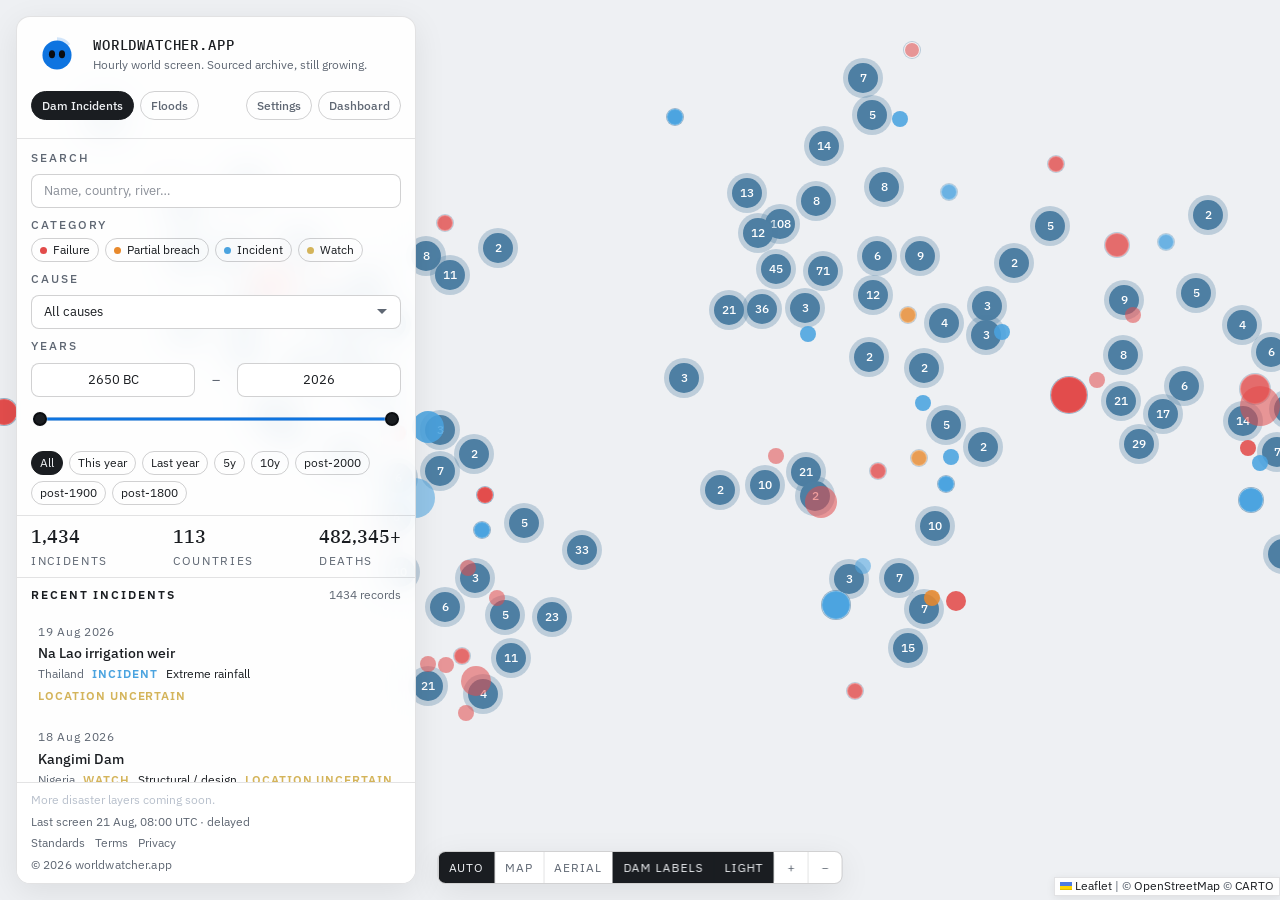
==== damincidents/index.html @ 5df26fb0 "Fix Albania dashboard: country filter persistence, light default, drawer alignment Built on top of m" ====
<!DOCTYPE html>
<html lang="en" data-theme="light">
<head>
  <script src="js/theme.js"></script>
  <meta charset="utf-8">
  <meta name="viewport" content="width=device-width, initial-scale=1, viewport-fit=cover">
  <title>worldwatcher.app</title>
  <link rel="icon" href="img/icon.svg" type="image/svg+xml">
  <meta name="description" content="worldwatcher.app: sourced dam incidents and major floods.">
  <link rel="preconnect" href="https://fonts.googleapis.com">
  <link rel="preconnect" href="https://fonts.gstatic.com" crossorigin>
  <link href="https://fonts.googleapis.com/css2?family=IBM+Plex+Sans:ital,wght@0,400;0,500;0,600;1,400&family=IBM+Plex+Serif:ital,wght@0,500;0,600;1,400&family=IBM+Plex+Mono:wght@400;500&display=swap" rel="stylesheet">
  <link rel="stylesheet" href="vendor/leaflet/leaflet.css">
  <link rel="stylesheet" href="vendor/leaflet.markercluster/MarkerCluster.css">
  <link rel="stylesheet" href="vendor/leaflet.markercluster/MarkerCluster.Default.css">
  <link rel="stylesheet" href="css/app.css?v=54">
  <script defer src="https://cdn.vercel-insights.com/v1/script.js"></script>
</head>
<body>
  <a class="skip-link" href="#incident-list">Skip to incident list</a>

  <div id="map" role="application" aria-label="Map of dam incidents"></div>

  <aside class="panel sidebar" id="sidebar" aria-label="Filters and recent incidents">
    <div class="brand-block">
      <button type="button" class="brand" id="home" aria-label="Home, reset this map">
        <svg class="brand-mark" viewBox="0 0 40 40" aria-hidden="true">
          <defs>
            <clipPath id="ww-head"><circle cx="20" cy="20" r="11.2"/></clipPath>
          </defs>
          <g class="radar">
            <circle class="ping ping-a" cx="20" cy="20" r="12"/>
            <circle class="ping ping-b" cx="20" cy="20" r="12"/>
            <circle class="ping ping-c" cx="20" cy="20" r="12"/>
            <path class="sweep" d="M20 20 L20 6.4 A13.6 13.6 0 0 1 30.2 11.6 Z"/>
          </g>
          <circle class="head" cx="20" cy="20" r="11.2"/>
          <g class="face" clip-path="url(#ww-head)">
            <ellipse class="socket eye-l" cx="16.15" cy="19.4" rx="2.35" ry="3.15"/>
            <ellipse class="socket eye-r" cx="23.85" cy="19.4" rx="2.35" ry="3.15"/>
          </g>
        </svg>
        <div class="brand-text">
          <p class="wordmark">worldwatcher.app</p>
          <p class="site-subtitle" id="site-subtitle">Hourly world screen. Sourced archive, still growing.</p>
        </div>
      </button>
      <div class="layer-tabs" role="tablist" aria-label="worldwatcher.app layers">
        <button type="button" class="layer-tab is-active" data-layer="dams" aria-selected="true">Dam Incidents</button>
        <button type="button" class="layer-tab" data-layer="floods" aria-selected="false">Floods</button>
        <button type="button" class="layer-tab settings-tab" id="settings-open" aria-pressed="false">Settings</button>
        <button type="button" class="layer-tab dashboard-tab" id="stats-open" aria-pressed="false">Dashboard</button>
      </div>
    </div>
    <div class="controls">
      <label class="field">
        <span class="field-label">Search</span>
        <input type="search" id="search" placeholder="Name, country, river…" autocomplete="off" spellcheck="false">
      </label>

      <div class="filter-block" id="category-block">
        <span class="field-label">Category</span>
        <div class="chip-row" id="category-chips">
          <button type="button" class="chip" data-category="failure" aria-pressed="false">Failure</button>
          <button type="button" class="chip" data-category="partial_breach" aria-pressed="false">Partial breach</button>
          <button type="button" class="chip" data-category="incident" aria-pressed="false">Incident</button>
          <button type="button" class="chip" data-category="watch" aria-pressed="false">Watch</button>
        </div>
      </div>

      <label class="field" id="cause-block">
        <span class="field-label">Cause</span>
        <select id="cause-filter">
          <option value="">All causes</option>
        </select>
      </label>

      <div class="field year-range" role="group" aria-labelledby="years-label">
        <span class="field-label" id="years-label">Years</span>
        <div class="year-inputs">
          <label class="year-box">
            <span class="sr-only">From year</span>
            <input type="text" id="year-min" inputmode="text">
          </label>
          <span class="year-sep" aria-hidden="true">–</span>
          <label class="year-box">
            <span class="sr-only">To year</span>
            <input type="text" id="year-max" inputmode="text">
          </label>
        </div>
        <div class="year-slider" id="year-slider">
          <div class="year-slider-rail"></div>
          <div class="year-slider-fill" id="year-slider-fill"></div>
          <input type="range" id="year-slider-min" aria-label="From year">
          <input type="range" id="year-slider-max" aria-label="To year">
        </div>
      </div>


      <div class="chip-row period-chips" id="period-chips">
        <button type="button" class="chip" data-period="all" aria-pressed="true">All</button>
        <button type="button" class="chip" data-period="year" aria-pressed="false">This year</button>
        <button type="button" class="chip" data-period="lastyear" aria-pressed="false">Last year</button>
        <button type="button" class="chip" data-period="5y" aria-pressed="false">5y</button>
        <button type="button" class="chip" data-period="decade" aria-pressed="false">10y</button>
        <button type="button" class="chip" data-period="century" aria-pressed="false">post-2000</button>
        <button type="button" class="chip" data-period="after1900" aria-pressed="false">post-1900</button>
        <button type="button" class="chip" data-period="after1800" aria-pressed="false">post-1800</button>
      </div>
    </div>

    <section class="stats" aria-label="Dataset totals" id="stats">
      <div><span class="stat-value" id="stat-count">—</span><span class="stat-label" id="stat-count-label">Incidents</span></div>
      <div><span class="stat-value" id="stat-countries">—</span><span class="stat-label">Countries</span></div>
      <div><span class="stat-value" id="stat-deaths">—</span><span class="stat-label">Deaths</span></div>
    </section>

    <section class="recent" aria-labelledby="recent-heading">
      <div class="recent-head">
        <h2 id="recent-heading">Recent incidents</h2>
        <p class="recent-meta" id="list-count"></p>
      </div>
      <ul id="incident-list" class="incident-list"></ul>
      <p class="empty" id="empty-state" hidden>No incidents match.</p>
    </section>

    <footer class="credit">
      <p class="coming-soon">More disaster layers coming soon.</p>
      <p id="data-updated">worldwatcher.app</p>
      <nav class="legal-nav" aria-label="Legal">
        <a href="standards.html">Standards</a>
        <a href="terms.html">Terms</a>
        <a href="privacy.html">Privacy</a>
      </nav>
      <p class="copyright">© 2026 worldwatcher.app</p>
    </footer>
  </aside>

  <button type="button" class="sidebar-toggle" id="sidebar-toggle" aria-controls="sidebar" aria-expanded="false">
    <span class="sr-only">Toggle incident list</span>
    <span aria-hidden="true"></span>
  </button>

  <aside class="panel detail" id="detail" hidden aria-labelledby="detail-title">
    <div class="detail-toolbar">
      <button type="button" class="detail-update" id="detail-report">Report a correction</button>
      <button type="button" class="detail-close" id="detail-close" aria-label="Close incident detail">Close</button>
    </div>
    <div id="detail-body"></div>
  </aside>

  <aside class="panel maintain" id="report" hidden aria-labelledby="report-title">
    <div class="maintain-toolbar">
      <h2 id="report-title">Report a correction</h2>
      <button type="button" class="detail-close" id="report-close">Close</button>
    </div>
    <p class="maintain-lead">This does not change the public record. It opens a correction report for review.</p>
    <p class="maintain-target" id="report-target" hidden></p>
    <form id="report-form" class="maintain-form" action="https://github.com/Wolfsborg/worldwatcher/issues/new" method="get" autocomplete="off">
      <label class="field">
        <span class="field-label">About this incident</span>
        <input type="text" name="about" id="report-about" readonly>
      </label>
      <label class="field">
        <span class="field-label">What is wrong</span>
        <textarea name="wrong" id="report-wrong" rows="3" required placeholder="Fact, date, location, deaths, source…"></textarea>
      </label>
      <label class="field">
        <span class="field-label">Suggested correction</span>
        <textarea name="correction" id="report-correction" rows="3" required></textarea>
      </label>
      <label class="field">
        <span class="field-label">Source URL</span>
        <input type="url" name="source" id="report-source" placeholder="https://">
      </label>
    </form>
    <div class="maintain-actions">
      <button type="button" class="maintain-btn maintain-btn-primary" id="report-send">Send report</button>
    </div>
    <p id="report-result" class="maintain-result" hidden></p>
  </aside>

  <aside class="panel stats-panel dashboard-drawer" id="stats-panel" hidden aria-labelledby="stats-title">
    <div class="stats-header">
      <h2 id="stats-title">Dashboard</h2>
      <button type="button" class="detail-close" id="stats-close" aria-label="Close dashboard">Close</button>
    </div>
    
    <div class="dashboard-controls">
      <div class="chip-row" id="dashboard-period-chips">
        <button type="button" class="chip" data-period="all" aria-pressed="false">All</button>
        <button type="button" class="chip" data-period="year" aria-pressed="false">This year</button>
        <button type="button" class="chip" data-period="lastyear" aria-pressed="false">Last year</button>
        <button type="button" class="chip" data-period="5y" aria-pressed="false">5y</button>
        <button type="button" class="chip" data-period="decade" aria-pressed="false">10y</button>
        <button type="button" class="chip" data-period="century" aria-pressed="true">post-2000</button>
        <button type="button" class="chip" data-period="after1900" aria-pressed="false">post-1900</button>
        <button type="button" class="chip" data-period="after1800" aria-pressed="false">post-1800</button>
      </div>
      
      <div class="year-range" role="group" aria-labelledby="dashboard-years-label">
        <span class="field-label" id="dashboard-years-label">Years</span>
        <div class="year-inputs">
          <label class="year-box">
            <span class="sr-only">From year</span>
            <input type="text" id="dashboard-year-min" inputmode="text">
          </label>
          <span class="year-sep" aria-hidden="true">–</span>
          <label class="year-box">
            <span class="sr-only">To year</span>
            <input type="text" id="dashboard-year-max" inputmode="text">
          </label>
        </div>
        <div class="year-slider" id="dashboard-year-slider">
          <div class="year-slider-rail"></div>
          <div class="year-slider-fill" id="dashboard-year-slider-fill"></div>
          <input type="range" id="dashboard-year-slider-min" aria-label="From year">
          <input type="range" id="dashboard-year-slider-max" aria-label="To year">
        </div>
      </div>
      
      <p class="dashboard-count" id="dashboard-count"></p>
    </div>
    
    <div class="stats-body" id="stats-body">
      <div class="stats-loading">Loading statistics...</div>
    </div>
  </aside>

  <aside class="panel stats-panel dashboard-drawer" id="settings-panel" hidden aria-labelledby="settings-title">
    <div class="stats-header">
      <h2 id="settings-title">Settings</h2>
      <button type="button" class="detail-close" id="settings-close" aria-label="Close settings">Close</button>
    </div>
    
    <div class="filter-block">
      <span class="field-label">Size</span>
      <div class="chip-row">
        <button type="button" class="chip" id="icold-chip" aria-pressed="false" title="15 m+, or 5–15 m with more than 3 million m³. Unknown height excluded.">Large dams</button>
      </div>
      <p class="muted" style="font-size: 12px; margin: 6px 0 0;">15 m+, or 5–15 m with more than 3 million m³. Unknown height excluded.</p>
    </div>
  </aside>

  <script src="vendor/leaflet/leaflet.js"></script>
  <script src="vendor/leaflet.markercluster/leaflet.markercluster.js"></script>
  <script src="js/app.js?v=46"></script>
  <script src="js/stats.js?v=19"></script>
  <script src="js/report.js"></script>
</body>
</html>
---- damincidents/vendor/leaflet/leaflet.css ----
/* required styles */

.leaflet-pane,
.leaflet-tile,
.leaflet-marker-icon,
.leaflet-marker-shadow,
.leaflet-tile-container,
.leaflet-pane > svg,
.leaflet-pane > canvas,
.leaflet-zoom-box,
.leaflet-image-layer,
.leaflet-layer {
	position: absolute;
	left: 0;
	top: 0;
	}
.leaflet-container {
	overflow: hidden;
	}
.leaflet-tile,
.leaflet-marker-icon,
.leaflet-marker-shadow {
	-webkit-user-select: none;
	   -moz-user-select: none;
	        user-select: none;
	  -webkit-user-drag: none;
	}
/* Prevents IE11 from highlighting tiles in blue */
.leaflet-tile::selection {
	background: transparent;
}
/* Safari renders non-retina tile on retina better with this, but Chrome is worse */
.leaflet-safari .leaflet-tile {
	image-rendering: -webkit-optimize-contrast;
	}
/* hack that prevents hw layers "stretching" when loading new tiles */
.leaflet-safari .leaflet-tile-container {
	width: 1600px;
	height: 1600px;
	-webkit-transform-origin: 0 0;
	}
.leaflet-marker-icon,
.leaflet-marker-shadow {
	display: block;
	}
/* .leaflet-container svg: reset svg max-width decleration shipped in Joomla! (joomla.org) 3.x */
/* .leaflet-container img: map is broken in FF if you have max-width: 100% on tiles */
.leaflet-container .leaflet-overlay-pane svg {
	max-width: none !important;
	max-height: none !important;
	}
.leaflet-container .leaflet-marker-pane img,
.leaflet-container .leaflet-shadow-pane img,
.leaflet-container .leaflet-tile-pane img,
.leaflet-container img.leaflet-image-layer,
.leaflet-container .leaflet-tile {
	max-width: none !important;
	max-height: none !important;
	width: auto;
	padding: 0;
	}

.leaflet-container img.leaflet-tile {
	/* See: https://bugs.chromium.org/p/chromium/issues/detail?id=600120 */
	mix-blend-mode: plus-lighter;
}

.leaflet-container.leaflet-touch-zoom {
	-ms-touch-action: pan-x pan-y;
	touch-action: pan-x pan-y;
	}
.leaflet-container.leaflet-touch-drag {
	-ms-touch-action: pinch-zoom;
	/* Fallback for FF which doesn't support pinch-zoom */
	touch-action: none;
	touch-action: pinch-zoom;
}
.leaflet-container.leaflet-touch-drag.leaflet-touch-zoom {
	-ms-touch-action: none;
	touch-action: none;
}
.leaflet-container {
	-webkit-tap-highlight-color: transparent;
}
.leaflet-container a {
	-webkit-tap-highlight-color: rgba(51, 181, 229, 0.4);
}
.leaflet-tile {
	filter: inherit;
	visibility: hidden;
	}
.leaflet-tile-loaded {
	visibility: inherit;
	}
.leaflet-zoom-box {
	width: 0;
	height: 0;
	-moz-box-sizing: border-box;
	     box-sizing: border-box;
	z-index: 800;
	}
/* workaround for https://bugzilla.mozilla.org/show_bug.cgi?id=888319 */
.leaflet-overlay-pane svg {
	-moz-user-select: none;
	}

.leaflet-pane         { z-index: 400; }

.leaflet-tile-pane    { z-index: 200; }
.leaflet-overlay-pane { z-index: 400; }
.leaflet-shadow-pane  { z-index: 500; }
.leaflet-marker-pane  { z-index: 600; }
.leaflet-tooltip-pane   { z-index: 650; }
.leaflet-popup-pane   { z-index: 700; }

.leaflet-map-pane canvas { z-index: 100; }
.leaflet-map-pane svg    { z-index: 200; }

.leaflet-vml-shape {
	width: 1px;
	height: 1px;
	}
.lvml {
	behavior: url(#default#VML);
	display: inline-block;
	position: absolute;
	}


/* control positioning */

.leaflet-control {
	position: relative;
	z-index: 800;
	pointer-events: visiblePainted; /* IE 9-10 doesn't have auto */
	pointer-events: auto;
	}
.leaflet-top,
.leaflet-bottom {
	position: absolute;
	z-index: 1000;
	pointer-events: none;
	}
.leaflet-top {
	top: 0;
	}
.leaflet-right {
	right: 0;
	}
.leaflet-bottom {
	bottom: 0;
	}
.leaflet-left {
	left: 0;
	}
.leaflet-control {
	float: left;
	clear: both;
	}
.leaflet-right .leaflet-control {
	float: right;
	}
.leaflet-top .leaflet-control {
	margin-top: 10px;
	}
.leaflet-bottom .leaflet-control {
	margin-bottom: 10px;
	}
.leaflet-left .leaflet-control {
	margin-left: 10px;
	}
.leaflet-right .leaflet-control {
	margin-right: 10px;
	}


/* zoom and fade animations */

.leaflet-fade-anim .leaflet-popup {
	opacity: 0;
	-webkit-transition: opacity 0.2s linear;
	   -moz-transition: opacity 0.2s linear;
	        transition: opacity 0.2s linear;
	}
.leaflet-fade-anim .leaflet-map-pane .leaflet-popup {
	opacity: 1;
	}
.leaflet-zoom-animated {
	-webkit-transform-origin: 0 0;
	    -ms-transform-origin: 0 0;
	        transform-origin: 0 0;
	}
svg.leaflet-zoom-animated {
	will-change: transform;
}

.leaflet-zoom-anim .leaflet-zoom-animated {
	-webkit-transition: -webkit-transform 0.25s cubic-bezier(0,0,0.25,1);
	   -moz-transition:    -moz-transform 0.25s cubic-bezier(0,0,0.25,1);
	        transition:         transform 0.25s cubic-bezier(0,0,0.25,1);
	}
.leaflet-zoom-anim .leaflet-tile,
.leaflet-pan-anim .leaflet-tile {
	-webkit-transition: none;
	   -moz-transition: none;
	        transition: none;
	}

.leaflet-zoom-anim .leaflet-zoom-hide {
	visibility: hidden;
	}


/* cursors */

.leaflet-interactive {
	cursor: pointer;
	}
.leaflet-grab {
	cursor: -webkit-grab;
	cursor:    -moz-grab;
	cursor:         grab;
	}
.leaflet-crosshair,
.leaflet-crosshair .leaflet-interactive {
	cursor: crosshair;
	}
.leaflet-popup-pane,
.leaflet-control {
	cursor: auto;
	}
.leaflet-dragging .leaflet-grab,
.leaflet-dragging .leaflet-grab .leaflet-interactive,
.leaflet-dragging .leaflet-marker-draggable {
	cursor: move;
	cursor: -webkit-grabbing;
	cursor:    -moz-grabbing;
	cursor:         grabbing;
	}

/* marker & overlays interactivity */
.leaflet-marker-icon,
.leaflet-marker-shadow,
.leaflet-image-layer,
.leaflet-pane > svg path,
.leaflet-tile-container {
	pointer-events: none;
	}

.leaflet-marker-icon.leaflet-interactive,
.leaflet-image-layer.leaflet-interactive,
.leaflet-pane > svg path.leaflet-interactive,
svg.leaflet-image-layer.leaflet-interactive path {
	pointer-events: visiblePainted; /* IE 9-10 doesn't have auto */
	pointer-events: auto;
	}

/* visual tweaks */

.leaflet-container {
	background: #ddd;
	outline-offset: 1px;
	}
.leaflet-container a {
	color: #0078A8;
	}
.leaflet-zoom-box {
	border: 2px dotted #38f;
	background: rgba(255,255,255,0.5);
	}


/* general typography */
.leaflet-container {
	font-family: "Helvetica Neue", Arial, Helvetica, sans-serif;
	font-size: 12px;
	font-size: 0.75rem;
	line-height: 1.5;
	}


/* general toolbar styles */

.leaflet-bar {
	box-shadow: 0 1px 5px rgba(0,0,0,0.65);
	border-radius: 4px;
	}
.leaflet-bar a {
	background-color: #fff;
	border-bottom: 1px solid #ccc;
	width: 26px;
	height: 26px;
	line-height: 26px;
	display: block;
	text-align: center;
	text-decoration: none;
	color: black;
	}
.leaflet-bar a,
.leaflet-control-layers-toggle {
	background-position: 50% 50%;
	background-repeat: no-repeat;
	display: block;
	}
.leaflet-bar a:hover,
.leaflet-bar a:focus {
	background-color: #f4f4f4;
	}
.leaflet-bar a:first-child {
	border-top-left-radius: 4px;
	border-top-right-radius: 4px;
	}
.leaflet-bar a:last-child {
	border-bottom-left-radius: 4px;
	border-bottom-right-radius: 4px;
	border-bottom: none;
	}
.leaflet-bar a.leaflet-disabled {
	cursor: default;
	background-color: #f4f4f4;
	color: #bbb;
	}

.leaflet-touch .leaflet-bar a {
	width: 30px;
	height: 30px;
	line-height: 30px;
	}
.leaflet-touch .leaflet-bar a:first-child {
	border-top-left-radius: 2px;
	border-top-right-radius: 2px;
	}
.leaflet-touch .leaflet-bar a:last-child {
	border-bottom-left-radius: 2px;
	border-bottom-right-radius: 2px;
	}

/* zoom control */

.leaflet-control-zoom-in,
.leaflet-control-zoom-out {
	font: bold 18px 'Lucida Console', Monaco, monospace;
	text-indent: 1px;
	}

.leaflet-touch .leaflet-control-zoom-in, .leaflet-touch .leaflet-control-zoom-out  {
	font-size: 22px;
	}


/* layers control */

.leaflet-control-layers {
	box-shadow: 0 1px 5px rgba(0,0,0,0.4);
	background: #fff;
	border-radius: 5px;
	}
.leaflet-control-layers-toggle {
	background-image: url(images/layers.png);
	width: 36px;
	height: 36px;
	}
.leaflet-retina .leaflet-control-layers-toggle {
	background-image: url(images/layers-2x.png);
	background-size: 26px 26px;
	}
.leaflet-touch .leaflet-control-layers-toggle {
	width: 44px;
	height: 44px;
	}
.leaflet-control-layers .leaflet-control-layers-list,
.leaflet-control-layers-expanded .leaflet-control-layers-toggle {
	display: none;
	}
.leaflet-control-layers-expanded .leaflet-control-layers-list {
	display: block;
	position: relative;
	}
.leaflet-control-layers-expanded {
	padding: 6px 10px 6px 6px;
	color: #333;
	background: #fff;
	}
.leaflet-control-layers-scrollbar {
	overflow-y: scroll;
	overflow-x: hidden;
	padding-right: 5px;
	}
.leaflet-control-layers-selector {
	margin-top: 2px;
	position: relative;
	top: 1px;
	}
.leaflet-control-layers label {
	display: block;
	font-size: 13px;
	font-size: 1.08333em;
	}
.leaflet-control-layers-separator {
	height: 0;
	border-top: 1px solid #ddd;
	margin: 5px -10px 5px -6px;
	}

/* Default icon URLs */
.leaflet-default-icon-path { /* used only in path-guessing heuristic, see L.Icon.Default */
	background-image: url(images/marker-icon.png);
	}


/* attribution and scale controls */

.leaflet-container .leaflet-control-attribution {
	background: #fff;
	background: rgba(255, 255, 255, 0.8);
	margin: 0;
	}
.leaflet-control-attribution,
.leaflet-control-scale-line {
	padding: 0 5px;
	color: #333;
	line-height: 1.4;
	}
.leaflet-control-attribution a {
	text-decoration: none;
	}
.leaflet-control-attribution a:hover,
.leaflet-control-attribution a:focus {
	text-decoration: underline;
	}
.leaflet-attribution-flag {
	display: inline !important;
	vertical-align: baseline !important;
	width: 1em;
	height: 0.6669em;
	}
.leaflet-left .leaflet-control-scale {
	margin-left: 5px;
	}
.leaflet-bottom .leaflet-control-scale {
	margin-bottom: 5px;
	}
.leaflet-control-scale-line {
	border: 2px solid #777;
	border-top: none;
	line-height: 1.1;
	padding: 2px 5px 1px;
	white-space: nowrap;
	-moz-box-sizing: border-box;
	     box-sizing: border-box;
	background: rgba(255, 255, 255, 0.8);
	text-shadow: 1px 1px #fff;
	}
.leaflet-control-scale-line:not(:first-child) {
	border-top: 2px solid #777;
	border-bottom: none;
	margin-top: -2px;
	}
.leaflet-control-scale-line:not(:first-child):not(:last-child) {
	border-bottom: 2px solid #777;
	}

.leaflet-touch .leaflet-control-attribution,
.leaflet-touch .leaflet-control-layers,
.leaflet-touch .leaflet-bar {
	box-shadow: none;
	}
.leaflet-touch .leaflet-control-layers,
.leaflet-touch .leaflet-bar {
	border: 2px solid rgba(0,0,0,0.2);
	background-clip: padding-box;
	}


/* popup */

.leaflet-popup {
	position: absolute;
	text-align: center;
	margin-bottom: 20px;
	}
.leaflet-popup-content-wrapper {
	padding: 1px;
	text-align: left;
	border-radius: 12px;
	}
.leaflet-popup-content {
	margin: 13px 24px 13px 20px;
	line-height: 1.3;
	font-size: 13px;
	font-size: 1.08333em;
	min-height: 1px;
	}
.leaflet-popup-content p {
	margin: 17px 0;
	margin: 1.3em 0;
	}
.leaflet-popup-tip-container {
	width: 40px;
	height: 20px;
	position: absolute;
	left: 50%;
	margin-top: -1px;
	margin-left: -20px;
	overflow: hidden;
	pointer-events: none;
	}
.leaflet-popup-tip {
	width: 17px;
	height: 17px;
	padding: 1px;

	margin: -10px auto 0;
	pointer-events: auto;

	-webkit-transform: rotate(45deg);
	   -moz-transform: rotate(45deg);
	    -ms-transform: rotate(45deg);
	        transform: rotate(45deg);
	}
.leaflet-popup-content-wrapper,
.leaflet-popup-tip {
	background: white;
	color: #333;
	box-shadow: 0 3px 14px rgba(0,0,0,0.4);
	}
.leaflet-container a.leaflet-popup-close-button {
	position: absolute;
	top: 0;
	right: 0;
	border: none;
	text-align: center;
	width: 24px;
	height: 24px;
	font: 16px/24px Tahoma, Verdana, sans-serif;
	color: #757575;
	text-decoration: none;
	background: transparent;
	}
.leaflet-container a.leaflet-popup-close-button:hover,
.leaflet-container a.leaflet-popup-close-button:focus {
	color: #585858;
	}
.leaflet-popup-scrolled {
	overflow: auto;
	}

.leaflet-oldie .leaflet-popup-content-wrapper {
	-ms-zoom: 1;
	}
.leaflet-oldie .leaflet-popup-tip {
	width: 24px;
	margin: 0 auto;

	-ms-filter: "progid:DXImageTransform.Microsoft.Matrix(M11=0.70710678, M12=0.70710678, M21=-0.70710678, M22=0.70710678)";
	filter: progid:DXImageTransform.Microsoft.Matrix(M11=0.70710678, M12=0.70710678, M21=-0.70710678, M22=0.70710678);
	}

.leaflet-oldie .leaflet-control-zoom,
.leaflet-oldie .leaflet-control-layers,
.leaflet-oldie .leaflet-popup-content-wrapper,
.leaflet-oldie .leaflet-popup-tip {
	border: 1px solid #999;
	}


/* div icon */

.leaflet-div-icon {
	background: #fff;
	border: 1px solid #666;
	}


/* Tooltip */
/* Base styles for the element that has a tooltip */
.leaflet-tooltip {
	position: absolute;
	padding: 6px;
	background-color: #fff;
	border: 1px solid #fff;
	border-radius: 3px;
	color: #222;
	white-space: nowrap;
	-webkit-user-select: none;
	-moz-user-select: none;
	-ms-user-select: none;
	user-select: none;
	pointer-events: none;
	box-shadow: 0 1px 3px rgba(0,0,0,0.4);
	}
.leaflet-tooltip.leaflet-interactive {
	cursor: pointer;
	pointer-events: auto;
	}
.leaflet-tooltip-top:before,
.leaflet-tooltip-bottom:before,
.leaflet-tooltip-left:before,
.leaflet-tooltip-right:before {
	position: absolute;
	pointer-events: none;
	border: 6px solid transparent;
	background: transparent;
	content: "";
	}

/* Directions */

.leaflet-tooltip-bottom {
	margin-top: 6px;
}
.leaflet-tooltip-top {
	margin-top: -6px;
}
.leaflet-tooltip-bottom:before,
.leaflet-tooltip-top:before {
	left: 50%;
	margin-left: -6px;
	}
.leaflet-tooltip-top:before {
	bottom: 0;
	margin-bottom: -12px;
	border-top-color: #fff;
	}
.leaflet-tooltip-bottom:before {
	top: 0;
	margin-top: -12px;
	margin-left: -6px;
	border-bottom-color: #fff;
	}
.leaflet-tooltip-left {
	margin-left: -6px;
}
.leaflet-tooltip-right {
	margin-left: 6px;
}
.leaflet-tooltip-left:before,
.leaflet-tooltip-right:before {
	top: 50%;
	margin-top: -6px;
	}
.leaflet-tooltip-left:before {
	right: 0;
	margin-right: -12px;
	border-left-color: #fff;
	}
.leaflet-tooltip-right:before {
	left: 0;
	margin-left: -12px;
	border-right-color: #fff;
	}

/* Printing */

@media print {
	/* Prevent printers from removing background-images of controls. */
	.leaflet-control {
		-webkit-print-color-adjust: exact;
		print-color-adjust: exact;
		}
	}
---- damincidents/vendor/leaflet.markercluster/MarkerCluster.css ----
.leaflet-cluster-anim .leaflet-marker-icon, .leaflet-cluster-anim .leaflet-marker-shadow {
	-webkit-transition: -webkit-transform 0.3s ease-out, opacity 0.3s ease-in;
	-moz-transition: -moz-transform 0.3s ease-out, opacity 0.3s ease-in;
	-o-transition: -o-transform 0.3s ease-out, opacity 0.3s ease-in;
	transition: transform 0.3s ease-out, opacity 0.3s ease-in;
}

.leaflet-cluster-spider-leg {
	/* stroke-dashoffset (duration and function) should match with leaflet-marker-icon transform in order to track it exactly */
	-webkit-transition: -webkit-stroke-dashoffset 0.3s ease-out, -webkit-stroke-opacity 0.3s ease-in;
	-moz-transition: -moz-stroke-dashoffset 0.3s ease-out, -moz-stroke-opacity 0.3s ease-in;
	-o-transition: -o-stroke-dashoffset 0.3s ease-out, -o-stroke-opacity 0.3s ease-in;
	transition: stroke-dashoffset 0.3s ease-out, stroke-opacity 0.3s ease-in;
}
---- damincidents/vendor/leaflet.markercluster/MarkerCluster.Default.css ----
.marker-cluster-small {
	background-color: rgba(181, 226, 140, 0.6);
	}
.marker-cluster-small div {
	background-color: rgba(110, 204, 57, 0.6);
	}

.marker-cluster-medium {
	background-color: rgba(241, 211, 87, 0.6);
	}
.marker-cluster-medium div {
	background-color: rgba(240, 194, 12, 0.6);
	}

.marker-cluster-large {
	background-color: rgba(253, 156, 115, 0.6);
	}
.marker-cluster-large div {
	background-color: rgba(241, 128, 23, 0.6);
	}

	/* IE 6-8 fallback colors */
.leaflet-oldie .marker-cluster-small {
	background-color: rgb(181, 226, 140);
	}
.leaflet-oldie .marker-cluster-small div {
	background-color: rgb(110, 204, 57);
	}

.leaflet-oldie .marker-cluster-medium {
	background-color: rgb(241, 211, 87);
	}
.leaflet-oldie .marker-cluster-medium div {
	background-color: rgb(240, 194, 12);
	}

.leaflet-oldie .marker-cluster-large {
	background-color: rgb(253, 156, 115);
	}
.leaflet-oldie .marker-cluster-large div {
	background-color: rgb(241, 128, 23);
}

.marker-cluster {
	background-clip: padding-box;
	border-radius: 20px;
	}
.marker-cluster div {
	width: 30px;
	height: 30px;
	margin-left: 5px;
	margin-top: 5px;

	text-align: center;
	border-radius: 15px;
	font: 12px "Helvetica Neue", Arial, Helvetica, sans-serif;
	}
.marker-cluster span {
	line-height: 30px;
	}
---- damincidents/css/app.css ----
:root {
  --bg: #0b0d10;
  --panel: rgba(18, 21, 26, 0.82);
  --panel-solid: #12151a;
  --text: #e8eaed;
  --muted: #8b919a;
  --accent: #f3efe6;
  --line: rgba(232, 234, 237, 0.1);
  --line-strong: rgba(232, 234, 237, 0.18);
  --shadow: 0 18px 50px rgba(0, 0, 0, 0.38);
  --failure: #e24b4a;
  --partial: #e8892c;
  --incident: #4aa3df;
  --watch: #d4b45a;
  --controlled: #7a8894;
  --input: #0d1014;
  --input-text: #e8eaed;
  --placeholder: #6b717a;
  --sidebar: 400px;
  --gap: 12px;
  --pad: 16px;
  --control-h: 34px;
  --control-px: 12px;
  --label-gap: 8px;
  --section-gap: 10px;
  --radius: 14px;
  --sans: "IBM Plex Sans", "Helvetica Neue", Helvetica, Arial, sans-serif;
  --serif: "IBM Plex Serif", "Times New Roman", Times, serif;
  --mono: "IBM Plex Mono", "SFMono-Regular", Menlo, Consolas, monospace;
}

html[data-theme="light"] {
  --bg: #eef0f3;
  --panel: rgba(255, 255, 255, 0.9);
  --panel-solid: #ffffff;
  --text: #1a1d21;
  --muted: #5f6773;
  --accent: #1a1d21;
  --line: rgba(26, 29, 33, 0.12);
  --line-strong: rgba(26, 29, 33, 0.2);
  --shadow: 0 8px 32px rgba(0, 0, 0, 0.08);
  --input: #ffffff;
  --input-text: #1a1d21;
  --placeholder: #8a8f98;
  --controlled: #5b7d95;
  --cluster-bg: #4e7fa3;
  --cluster-text: #ffffff;
  --pin-ring: rgba(78, 127, 163, 0.6);
  --pin-label-bg: rgba(78, 127, 163, 0.92);
  --pin-label-border: rgba(78, 127, 163, 0.3);
  --pin-label-text: #ffffff;
  --failure-light: #e85b52;
  --partial-light: #e8892c;
}

*, *::before, *::after { box-sizing: border-box; }

html, body {
  margin: 0;
  width: 100%;
  height: 100%;
  overflow: hidden;
  background: var(--bg);
  color: var(--text);
  font-family: var(--sans);
  font-size: 14px;
  line-height: 1.45;
  -webkit-font-smoothing: antialiased;
}

.skip-link {
  position: absolute;
  left: 12px;
  top: -40px;
  z-index: 1000;
  background: var(--accent);
  color: var(--bg);
  padding: 8px 12px;
}
.skip-link:focus { top: 12px; }

.sr-only {
  position: absolute;
  width: 1px;
  height: 1px;
  padding: 0;
  margin: -1px;
  overflow: hidden;
  clip: rect(0, 0, 0, 0);
  white-space: nowrap;
  border: 0;
}

#map,
#map.leaflet-container {
  position: fixed !important;
  inset: 0 !important;
  top: 0 !important;
  left: 0 !important;
  right: 0 !important;
  bottom: 0 !important;
  width: 100vw !important;
  height: 100vh !important;
  height: 100dvh !important;
  margin: 0 !important;
  background: var(--bg);
  z-index: 0;
}

.panel {
  background: var(--panel);
  backdrop-filter: blur(16px);
  -webkit-backdrop-filter: blur(16px);
  border: 1px solid var(--line);
  box-shadow: var(--shadow);
}

.sidebar {
  position: fixed;
  z-index: 20;
  top: var(--pad);
  left: var(--pad);
  width: var(--sidebar);
  height: calc(100dvh - 32px);
  max-height: calc(100vh - 32px);
  display: flex;
  flex-direction: column;
  border-radius: var(--radius);
  overflow: hidden;
}

.brand-block {
  flex: 0 0 auto;
  padding: 12px 14px 10px;
  border-bottom: 1px solid var(--line);
}
.brand {
  display: flex;
  align-items: center;
  gap: 10px;
  width: 100%;
  margin: 0;
  padding: 0;
  border: 0;
  border-radius: 0;
  background: transparent;
  color: inherit;
  text-align: left;
  font: inherit;
  cursor: pointer;
}
.brand-text {
  flex: 1 1 0;
  min-width: 0;
  display: flex;
  flex-direction: column;
  gap: 3px;
}
.brand-mark {
  width: 52px;
  height: 52px;
  flex: 0 0 auto;
  display: block;
  overflow: visible;
  pointer-events: none;
}
.brand-mark .radar { pointer-events: none; }
.brand-mark .ping {
  fill: none;
  stroke: #0e74e0;
  stroke-width: 0.85;
  opacity: 0;
  transform-box: view-box;
  transform-origin: 20px 20px;
}
.brand-mark .ping-a { animation: ww-ping 3.2s ease-out infinite; }
.brand-mark .ping-b { animation: ww-ping 3.2s ease-out 1.05s infinite; }
.brand-mark .ping-c { animation: ww-ping 3.2s ease-out 2.1s infinite; }
.brand-mark .sweep {
  fill: #0e74e0;
  opacity: 0.18;
  transform-box: view-box;
  transform-origin: 20px 20px;
  animation: ww-sweep 4.8s linear infinite;
}
.brand-mark .head { fill: #0e74e0; }
.brand-mark .face {
  transform-box: view-box;
  transform-origin: 20px 20px;
  animation: ww-look 22s ease-in-out infinite;
}
.brand-mark .socket {
  fill: #0b0d10;
  transform-box: fill-box;
  transform-origin: center;
  animation: ww-blink 16s ease-in-out infinite;
}
.brand-mark .eye-r { animation-delay: 0.06s; }
@keyframes ww-look {
  0%, 28%, 100% { transform: translate(0, 0); }
  32% { transform: translate(2px, 0.3px); }
  40% { transform: translate(2px, 0.3px); }
  44%, 68% { transform: translate(0, 0); }
  72% { transform: translate(-1.8px, 0.4px); }
  80% { transform: translate(-1.8px, 0.4px); }
  84% { transform: translate(0, 0); }
}
@keyframes ww-blink {
  0%, 62%, 70%, 100% { transform: scaleY(1); }
  66% { transform: scaleY(0.12); }
}
@keyframes ww-ping {
  0% { transform: scale(0.78); opacity: 0.5; }
  70% { opacity: 0.14; }
  100% { transform: scale(1.48); opacity: 0; }
}
@keyframes ww-sweep {
  to { transform: rotate(360deg); }
}
@media (prefers-reduced-motion: reduce) {
  .brand-mark .ping,
  .brand-mark .sweep,
  .brand-mark .face,
  .brand-mark .socket { animation: none; }
  .brand-mark .ping { opacity: 0.22; }
}

.brand:hover .wordmark { color: #fff; }
html[data-theme="light"] .brand:hover .wordmark { color: var(--text); }
.brand:focus-visible {
  outline: 1px solid var(--accent);
  outline-offset: 2px;
}
.layer-tabs {
  display: flex;
  flex-wrap: wrap;
  gap: 6px;
  margin: 10px 0 8px;
}
.layer-tab {
  appearance: none;
  border: 1px solid var(--line-strong);
  background: transparent;
  color: var(--muted);
  font: inherit;
  font-size: 12px;
  font-weight: 500;
  padding: 5px 10px;
  border-radius: 999px;
  cursor: pointer;
}
.layer-tab.is-active,
.layer-tab[aria-selected="true"] {
  color: var(--bg);
  background: var(--accent);
  border-color: var(--accent);
}
.layer-tab:hover:not(.is-active) { color: var(--text); }


.wordmark {
  margin: 0;
  font-family: var(--mono);
  font-size: 14px;
  letter-spacing: 0.06em;
  text-transform: uppercase;
  color: var(--accent);
  font-weight: 500;
  line-height: 1.2;
}

.site-subtitle {
  margin: 0;
  color: var(--muted);
  font-size: 12px;
  line-height: 1.3;
}

.brand h1 {
  margin: 0;
  font-family: var(--serif);
  font-size: 20px;
  font-weight: 500;
  letter-spacing: -0.02em;
  color: var(--text);
  line-height: 1.15;
}

.subtitle {
  margin: 4px 0 0;
  color: var(--muted);
  font-size: 12px;
  line-height: 1.3;
}

.controls {
  padding: 12px 14px 10px;
  border-bottom: 1px solid var(--line);
  flex: 0 0 auto;
  overflow: hidden;
  display: flex;
  flex-direction: column;
  gap: 10px;
}

.field, .year-range {
  margin: 0;
  border: 0;
  padding: 0;
  min-width: 0;
  display: flex;
  flex-direction: column;
  gap: var(--label-gap);
}
.controls .year-range {
  margin-bottom: 12px;
}
.year-range .field-label {
  margin-bottom: 2px;
}

.filter-row {
  display: grid;
  grid-template-columns: 1fr 1fr;
  gap: var(--gap);
  align-items: end;
}
.filter-row .field, .filter-row .year-range { margin: 0; }

.field-label, legend.field-label {
  display: block;
  margin: 0;
  font-size: 12px;
  letter-spacing: 0.16em;
  text-transform: uppercase;
  color: var(--muted);
  font-weight: 500;
  padding: 0;
  line-height: 1.2;
}

input[type="search"],
input[type="number"],
input[type="text"],
input[type="url"],
input[type="date"],
textarea,
select {
  display: block;
  width: 100%;
  height: var(--control-h);
  box-sizing: border-box;
  background: var(--input);
  border: 1px solid var(--line-strong);
  color: var(--input-text);
  font: inherit;
  font-size: 13px;
  line-height: calc(var(--control-h) - 2px);
  padding: 0 var(--control-px);
  border-radius: 8px;
  outline: none;
}

textarea {
  height: auto;
  min-height: 84px;
  line-height: 1.45;
  padding: 10px var(--control-px);
  resize: vertical;
}

select {
  appearance: none;
  background-repeat: no-repeat;
  background-position: right 12px center;
  padding-right: 32px;
}

html[data-theme="dark"] select,
:root select {
  background-image: url("data:image/svg+xml;utf8,<svg xmlns='http://www.w3.org/2000/svg' width='12' height='8' viewBox='0 0 12 8'><path fill='%238b919a' d='M1 1l5 5 5-5'/></svg>");
}

html[data-theme="light"] select {
  background-image: url("data:image/svg+xml;utf8,<svg xmlns='http://www.w3.org/2000/svg' width='12' height='8' viewBox='0 0 12 8'><path fill='%235f6773' d='M1 1l5 5 5-5'/></svg>");
}

input::placeholder,
textarea::placeholder {
  color: var(--placeholder);
}

input:focus, select:focus, textarea:focus, button:focus-visible, a:focus-visible {
  outline: 2px solid var(--accent);
  outline-offset: 1px;
}

.chips {
  margin: 0;
  border: 0;
  padding: 0;
  min-width: 0;
  display: flex;
  flex-direction: row;
  flex-wrap: wrap;
  align-items: center;
  gap: 6px;
}
.chips .field-label,
.chips legend.field-label {
  width: 100%;
  flex: 0 0 100%;
}
.chip {
  width: auto;
  flex: 0 0 auto;
  white-space: nowrap;
}

.chip {
  appearance: none;
  border: 1px solid var(--line-strong);
  background: transparent;
  color: var(--text);
  font: inherit;
  font-size: 12px;
  line-height: 1;
  padding: 5px 8px;
  border-radius: 999px;
  cursor: pointer;
}
.chip[aria-pressed="true"] {
  background: var(--accent);
  color: var(--bg);
  border-color: var(--accent);
}

.chip::before {
  content: "";
  display: inline-block;
  width: 7px;
  height: 7px;
  border-radius: 50%;
  margin-right: 6px;
  vertical-align: 1px;
}
.chip[data-category="failure"]::before { background: var(--failure); }
.chip[data-category="partial_breach"]::before { background: var(--partial); }
.chip[data-category="incident"]::before { background: var(--incident); }
.chip[data-category="watch"]::before { background: var(--watch); }
.chip[data-category="failure"][aria-pressed="true"] { background: var(--failure); border-color: var(--failure); color: #fff; }
.chip[data-category="partial_breach"][aria-pressed="true"] { background: var(--partial); border-color: var(--partial); color: #1a1208; }
.chip[data-category="incident"][aria-pressed="true"] { background: var(--incident); border-color: var(--incident); color: #061018; }
.chip[data-category="watch"][aria-pressed="true"] { background: var(--watch); border-color: var(--watch); color: #1a1508; }

.year-inputs {
  display: flex;
  align-items: center;
  gap: 12px;
}
.year-box {
  flex: 1 1 0;
  min-width: 0;
  display: block;
}
.year-box input {
  width: 100%;
  min-width: 0;
  text-align: center;
  font-variant-numeric: tabular-nums;
  padding-left: 10px;
  padding-right: 10px;
}
.year-sep {
  flex: 0 0 auto;
  width: 1.25em;
  color: var(--muted);
  text-align: center;
  line-height: var(--control-h);
}

.year-slider {
  position: relative;
  height: 20px;
  margin: 4px 2px 0;
}
.year-slider-rail,
.year-slider-fill {
  position: absolute;
  top: 50%;
  height: 3px;
  border-radius: 99px;
  transform: translateY(-50%);
  pointer-events: none;
}
.year-slider-rail {
  left: 0;
  right: 0;
  background: var(--line-strong);
}
.year-slider-fill {
  left: 0;
  width: 100%;
  background: #0e74e0;
}
.year-slider input[type="range"] {
  position: absolute;
  left: 0;
  top: 0;
  width: 100%;
  height: 20px;
  margin: 0;
  background: none;
  pointer-events: none;
  -webkit-appearance: none;
  appearance: none;
}
.year-slider input[type="range"]::-webkit-slider-runnable-track {
  height: 3px;
  background: transparent;
  border: none;
}
.year-slider input[type="range"]::-moz-range-track {
  height: 3px;
  background: transparent;
  border: none;
}
.year-slider input[type="range"]::-webkit-slider-thumb {
  pointer-events: auto;
  -webkit-appearance: none;
  appearance: none;
  width: 14px;
  height: 14px;
  margin-top: -5.5px;
  border-radius: 50%;
  background: var(--accent);
  border: 2px solid #0b0d10;
  box-shadow: 0 0 0 1px rgba(232, 234, 237, 0.22);
  cursor: pointer;
}
.year-slider input[type="range"]::-moz-range-thumb {
  pointer-events: auto;
  width: 14px;
  height: 14px;
  border-radius: 50%;
  background: var(--accent);
  border: 2px solid #0b0d10;
  box-shadow: 0 0 0 1px rgba(232, 234, 237, 0.22);
  cursor: pointer;
}
.year-slider input[type="range"]:focus {
  outline: none;
}
.year-slider input[type="range"]:focus-visible::-webkit-slider-thumb {
  outline: 2px solid var(--accent);
  outline-offset: 1px;
}
.year-slider #year-slider-min { z-index: 2; }
.year-slider #year-slider-max { z-index: 3; }
.year-slider.is-ancient {
  opacity: 0.38;
  pointer-events: none;
}

.recent {
  flex: 1 1 0;
  min-height: 120px;
  display: flex;
  flex-direction: column;
  overflow: hidden;
}

.recent-head {
  display: flex;
  align-items: baseline;
  justify-content: space-between;
  gap: 12px;
  padding: 12px 20px 8px;
  flex: 0 0 auto;
}
.recent-head h2 {
  margin: 0;
  font-size: 12px;
  letter-spacing: 0.16em;
  text-transform: uppercase;
  font-weight: 600;
  color: var(--accent);
}
.recent-meta { margin: 0; color: var(--muted); font-size: 12px; }

.incident-list {
  list-style: none;
  margin: 0;
  padding: 0 8px 16px;
  overflow-x: hidden;
  overflow-y: auto;
  -webkit-overflow-scrolling: touch;
  flex: 1 1 0;
  min-height: 80px;
}

.incident-item {
  display: block;
  width: 100%;
  text-align: left;
  background: transparent;
  border: 1px solid transparent;
  border-radius: 10px;
  color: inherit;
  font: inherit;
  padding: 10px 12px;
  cursor: pointer;
}
.incident-item:hover,
.incident-item.is-selected {
  background: rgba(243, 239, 230, 0.06);
  border-color: var(--line-strong);
}
.incident-item.is-selected { box-shadow: inset 2px 0 0 var(--accent); }

.item-date {
  font-size: 12px;
  letter-spacing: 0.06em;
  color: var(--muted);
  font-variant-numeric: tabular-nums;
}
.item-name {
  display: -webkit-box;
  -webkit-line-clamp: 2;
  -webkit-box-orient: vertical;
  overflow: hidden;
  margin: 2px 0;
  font-weight: 500;
}
.item-meta {
  display: flex;
  flex-wrap: wrap;
  gap: 4px 8px;
  align-items: baseline;
  color: var(--muted);
  font-size: 12px;
}
.item-cat {
  text-transform: uppercase;
  letter-spacing: 0.08em;
  font-size: 12px;
  font-weight: 600;
}
.cat-failure { color: var(--failure); }
.cat-partial_breach { color: var(--partial); }
.cat-incident { color: var(--incident); }
.cat-watch { color: var(--watch); }
.cat-controlled_release { color: var(--controlled); }
.item-cause { color: var(--accent); font-size: 12px; }

.empty {
  margin: 8px 22px 16px;
  color: var(--muted);
  font-style: italic;
}

.credit {
  flex: 0 0 auto;
  padding: 10px 20px 12px;
  border-top: 1px solid var(--line);
  color: var(--muted);
  font-size: 12px;
  background: var(--panel-solid);
}
.credit p { margin: 0 0 4px; }
.credit p:last-child { margin: 0; }
.credit .coming-soon { color: var(--ink-soft, #b8c0cc); }
.credit .copyright { letter-spacing: 0.01em; }
.credit .legal-nav {
  display: flex;
  flex-wrap: wrap;
  gap: 0 10px;
  margin: 0 0 4px;
}
.credit .legal-nav a {
  color: var(--muted);
  text-decoration: none;
}
.credit .legal-nav a:hover,
.credit .legal-nav a:focus {
  color: var(--text);
  text-decoration: underline;
}

.stats {
  display: flex;
  align-items: baseline;
  justify-content: space-between;
  gap: 8px;
  flex: 0 0 auto;
  padding: 10px 16px;
  border-bottom: 1px solid var(--line);
  background: transparent;
  box-shadow: none;
}
.stat-value {
  display: block;
  font-family: var(--serif);
  font-size: 20px;
  font-weight: 500;
  font-variant-numeric: tabular-nums;
}
.stat-label {
  display: block;
  font-size: 12px;
  letter-spacing: 0.14em;
  text-transform: uppercase;
  color: var(--muted);
  margin-top: 2px;
}

.detail {
  position: fixed;
  z-index: 25;
  top: var(--pad);
  right: var(--pad);
  bottom: var(--pad);
  width: min(400px, calc(100vw - 32px));
  border-radius: var(--radius);
  padding: 18px 20px 20px;
  display: flex;
  flex-direction: column;
  overflow: hidden;
}
#detail-body {
  flex: 1 1 0;
  min-width: 0;
  min-height: 0;
  overflow-x: hidden;
  overflow-y: auto;
  -webkit-overflow-scrolling: touch;
  max-width: 100%;
}
.detail[hidden] { display: none; }

.detail-close {
  align-self: flex-end;
  flex: 0 0 auto;
  appearance: none;
  background: transparent;
  border: 1px solid var(--line-strong);
  color: var(--text);
  font: inherit;
  font-size: 12px;
  letter-spacing: 0.08em;
  text-transform: uppercase;
  padding: 5px 10px;
  border-radius: 999px;
  cursor: pointer;
}

.detail h2 {
  font-family: var(--serif);
  font-size: 24px;
  font-weight: 500;
  letter-spacing: -0.02em;
  margin: 0 0 8px;
  line-height: 1.2;
}
.detail-loc, .detail-date { margin: 0 0 6px; color: var(--muted); }
.badges { display: flex; flex-wrap: wrap; gap: 6px; margin: 12px 0 16px; }
.badge {
  font-size: 12px;
  letter-spacing: 0.1em;
  text-transform: uppercase;
  border: 1px solid var(--line-strong);
  padding: 4px 8px;
  border-radius: 999px;
}
.geo-note {
  margin: 0 0 14px;
  font-size: 12px;
  color: var(--muted);
  font-style: italic;
}
.detail h3 {
  margin: 16px 0 6px;
  font-size: 12px;
  letter-spacing: 0.16em;
  text-transform: uppercase;
  color: var(--muted);
  font-weight: 600;
}
.detail p { margin: 0 0 8px; }
.detail a { color: var(--accent); }
.casualties { display: grid; grid-template-columns: 1fr 1fr; gap: 8px 16px; }
.cas-label { display: block; color: var(--muted); font-size: 12px; text-transform: uppercase; letter-spacing: 0.1em; }
.cas-value { font-family: var(--serif); font-size: 18px; }
.sources { list-style: none; padding: 0; margin: 0; }
.sources li { margin: 0 0 6px; }

.changelog { list-style: none; padding: 0; margin: 0; }
.changelog li { margin: 0 0 8px; line-height: 1.5; }
.changelog-date { color: var(--muted); }
.changelog-by { color: var(--text); font-weight: 500; }
.muted { color: var(--muted); }

.sidebar-toggle {
  display: none;
  position: fixed;
  z-index: 30;
  top: 16px;
  left: 16px;
  width: 42px;
  height: 42px;
  border-radius: 10px;
  border: 1px solid var(--line);
  background: var(--panel);
  backdrop-filter: blur(12px);
  cursor: pointer;
}
.sidebar-toggle span:not(.sr-only) {
  display: block;
  width: 18px;
  height: 1px;
  margin: 0 auto;
  background: var(--accent);
  box-shadow: 0 -6px 0 var(--accent), 0 6px 0 var(--accent);
}

.leaflet-container { background: var(--bg); font-family: var(--sans); }
.leaflet-popup-content-wrapper {
  background: var(--panel-solid);
  color: var(--text);
  border-radius: 8px;
  box-shadow: var(--shadow);
}
.leaflet-popup-tip { background: var(--panel-solid); }
.leaflet-popup-content { margin: 10px 12px; font-size: 13px; }
.leaflet-popup-content strong { font-weight: 500; }
.leaflet-control-attribution {
  background: rgba(11, 13, 16, 0.72) !important;
  color: var(--muted);
  font-size: 12px;
}
html[data-theme="light"] .leaflet-control-attribution {
  background: rgba(255, 255, 255, 0.92) !important;
  color: var(--muted);
  border: 1px solid var(--line);
  box-shadow: 0 2px 8px rgba(0, 0, 0, 0.08);
}
.leaflet-control-attribution a { color: var(--accent); }
html[data-theme="light"] .leaflet-control-attribution a { color: var(--text); }
.leaflet-bar a {
  background: var(--panel-solid);
  color: var(--text);
  border-bottom-color: var(--line);
}
.leaflet-bar a:hover {
  background: var(--panel);
}

.site-marker {
  border-radius: 50%;
  border: 1.5px solid rgba(243, 239, 230, 0.85);
  box-shadow: 0 0 0 1px rgba(0, 0, 0, 0.4);
}
html[data-theme="light"] .site-marker {
  border: 1.5px solid rgba(255, 255, 255, 0.9);
  box-shadow: 0 0 0 1px var(--pin-ring, rgba(78, 127, 163, 0.6));
}
.marker-cluster,
.marker-cluster-small,
.marker-cluster-medium,
.marker-cluster-large {
  background: rgba(243, 239, 230, 0.16);
}
.marker-cluster div,
.marker-cluster-small div,
.marker-cluster-medium div,
.marker-cluster-large div {
  background: rgba(18, 21, 26, 0.92);
  color: var(--text);
  font-family: var(--sans);
  font-weight: 500;
}
html[data-theme="light"] .marker-cluster,
html[data-theme="light"] .marker-cluster-small,
html[data-theme="light"] .marker-cluster-medium,
html[data-theme="light"] .marker-cluster-large {
  background: rgba(78, 127, 163, 0.3) !important;
}
html[data-theme="light"] .marker-cluster div,
html[data-theme="light"] .marker-cluster-small div,
html[data-theme="light"] .marker-cluster-medium div,
html[data-theme="light"] .marker-cluster-large div {
  background: var(--cluster-bg, #4e7fa3) !important;
  color: var(--cluster-text, #ffffff) !important;
}

.pin-name {
  background: rgba(11, 13, 16, 0.85) !important;
  border: 1px solid rgba(243, 239, 230, 0.22) !important;
  color: #f3efe6 !important;
  font-size: 11px !important;
  font-weight: 500 !important;
  padding: 3px 8px !important;
  border-radius: 4px !important;
  box-shadow: 0 2px 8px rgba(0, 0, 0, 0.5) !important;
  white-space: nowrap !important;
  pointer-events: none !important;
  letter-spacing: 0.01em;
}
html[data-theme="light"] .pin-name {
  background: var(--pin-label-bg, rgba(78, 127, 163, 0.92)) !important;
  border: 1px solid var(--pin-label-border, rgba(78, 127, 163, 0.3)) !important;
  color: var(--pin-label-text, #ffffff) !important;
  box-shadow: 0 2px 8px rgba(0, 0, 0, 0.18) !important;
}
.pin-name::before {
  display: none !important;
}

@media (max-width: 980px) {
  .sidebar {
    transform: translateX(calc(-100% - 24px));
    transition: transform 0.22s ease;
  }
  .sidebar.is-open { transform: none; }
  .sidebar-toggle { display: block; }
  .stat-value { font-size: 16px; }
  .detail {
    top: calc(100dvh - 52dvh);
    top: calc(100vh - 52dvh);
    left: 12px;
    right: 12px;
    bottom: auto;
    width: auto;
    height: 52dvh;
    height: 52vh;
    max-height: 52dvh;
    max-height: 52vh;
    border-radius: 16px 16px 0 0;
    padding-bottom: max(20px, env(safe-area-inset-bottom, 0px));
  }
  
  .marker-cluster,
  .marker-cluster-small,
  .marker-cluster-medium,
  .marker-cluster-large {
    width: 32px !important;
    height: 32px !important;
  }
  .marker-cluster div,
  .marker-cluster-small div,
  .marker-cluster-medium div,
  .marker-cluster-large div {
    width: 26px !important;
    height: 26px !important;
    margin-left: 3px !important;
    margin-top: 3px !important;
    font-size: 11px !important;
    line-height: 26px !important;
  }
}

@media (max-width: 640px) {
  .stats { flex-wrap: wrap; }
}

.more-attrs {
  margin-top: 18px;
  border-top: 1px solid var(--line);
  padding-top: 10px;
}
.more-attrs summary {
  cursor: pointer;
  font-size: 12px;
  letter-spacing: 0.16em;
  text-transform: uppercase;
  color: var(--accent);
  font-weight: 600;
  list-style: none;
}
.more-attrs summary::-webkit-details-marker { display: none; }
.more-attrs summary::after {
  content: " +";
  color: var(--muted);
}
.more-attrs[open] summary::after { content: " –"; }
.attr-list { margin: 12px 0 0; padding: 0; }
.attr-row {
  display: grid;
  grid-template-columns: 42% 1fr;
  gap: 8px 12px;
  padding: 6px 0;
  border-bottom: 1px solid var(--line);
}
.attr-row dt {
  margin: 0;
  color: var(--muted);
  font-size: 12px;
  text-transform: uppercase;
  letter-spacing: 0.08em;
}
.attr-row dd { margin: 0; word-break: break-word; }


textarea {
  min-height: 64px;
  resize: vertical;
}

.text-btn {
  appearance: none;
  background: none;
  border: 0;
  color: var(--accent);
  font: inherit;
  font-size: 12px;
  letter-spacing: 0.06em;
  text-transform: uppercase;
  cursor: pointer;
  padding: 4px 0 0;
}

.detail-toolbar,
.maintain-toolbar {
  display: flex;
  justify-content: space-between;
  align-items: center;
  gap: 8px;
  flex: 0 0 auto;
  margin: -2px 0 10px;
}

.detail-update {
  appearance: none;
  background: transparent;
  border: 1px solid var(--line-strong);
  color: var(--text);
  font: inherit;
  font-size: 12px;
  letter-spacing: 0.08em;
  text-transform: uppercase;
  padding: 5px 10px;
  border-radius: 999px;
  cursor: pointer;
}

.maintain {
  position: fixed;
  z-index: 28;
  top: var(--pad);
  right: var(--pad);
  bottom: var(--pad);
  width: min(420px, calc(100vw - 32px));
  border-radius: var(--radius);
  padding: 16px 18px 18px;
  display: flex;
  flex-direction: column;
  overflow: hidden;
}
.maintain[hidden] { display: none; }
.maintain-toolbar h2 {
  margin: 0;
  font-family: var(--serif);
  font-size: 20px;
  font-weight: 500;
  letter-spacing: -0.02em;
}
.maintain-lead,
.maintain-target,
.maintain-empty {
  margin: 0 0 10px;
  color: var(--muted);
  font-size: 12px;
}
.maintain-target {
  color: var(--accent);
}
.maintain-form {
  flex: 1 1 0;
  min-height: 0;
  overflow: auto;
  -webkit-overflow-scrolling: touch;
  padding-right: 4px;
}
.maintain-row {
  display: grid;
  grid-template-columns: 1fr 1fr;
  gap: 8px;
}
.maintain-causes {
  display: flex;
  flex-wrap: wrap;
  gap: 6px;
}
.maintain-cause {
  display: inline-flex;
  align-items: center;
  gap: 6px;
  border: 1px solid var(--line-strong);
  border-radius: 999px;
  padding: 4px 8px;
  font-size: 12px;
  cursor: pointer;
  color: var(--text);
}
.maintain-cause:has(input:checked) {
  background: var(--accent);
  color: var(--bg);
  border-color: var(--accent);
}
.maintain-cause input {
  margin: 0;
  accent-color: var(--bg);
}
.maintain-actions {
  display: flex;
  gap: 8px;
  flex: 0 0 auto;
  margin-top: 10px;
  padding-top: 10px;
  border-top: 1px solid var(--line);
}
.maintain-btn {
  appearance: none;
  flex: 1 1 0;
  background: transparent;
  border: 1px solid var(--line-strong);
  color: var(--text);
  font: inherit;
  font-size: 12px;
  letter-spacing: 0.08em;
  text-transform: uppercase;
  padding: 8px 10px;
  border-radius: 8px;
  cursor: pointer;
}
.maintain-btn-primary {
  background: var(--accent);
  color: var(--bg);
  border-color: var(--accent);
}
.maintain-matches {
  flex: 0 1 auto;
  max-height: 28vh;
  overflow: auto;
  margin-top: 10px;
}
.maintain-match {
  display: block;
  width: 100%;
  text-align: left;
  background: transparent;
  border: 1px solid transparent;
  border-radius: 8px;
  color: inherit;
  font: inherit;
  padding: 8px 10px;
  cursor: pointer;
}
.maintain-match:hover,
.maintain-match.is-selected {
  background: rgba(243, 239, 230, 0.06);
  border-color: var(--line-strong);
}
.maintain-match.is-selected { box-shadow: inset 2px 0 0 var(--accent); }
.maintain-match-name { display: block; font-weight: 500; }
.maintain-match-meta { display: block; color: var(--muted); font-size: 12px; }
.maintain-result {
  margin: 10px 0 0;
  font-size: 12px;
  color: var(--muted);
}
.maintain-result.is-ok { color: var(--accent); }
.maintain-result.is-error { color: var(--failure); }

@media (max-width: 980px) {
  .maintain {
    top: calc(100dvh - 78dvh);
    top: calc(100vh - 78dvh);
    left: 12px;
    right: 12px;
    bottom: auto;
    width: auto;
    height: 78dvh;
    height: 78vh;
    max-height: 78dvh;
    max-height: 78vh;
    border-radius: 16px 16px 0 0;
    padding-bottom: max(18px, env(safe-area-inset-bottom, 0px));
  }
}

.period-chips .chip[aria-pressed="true"] {
  background: var(--accent);
  color: var(--bg);
  border-color: var(--accent);
}
.period-chips .chip::before { display: none; }

/* qc-pass */
input[type="number"] { -moz-appearance: textfield; }
input[type="number"]::-webkit-outer-spin-button,
input[type="number"]::-webkit-inner-spin-button { -webkit-appearance: none; margin: 0; }
.maintain-form { display: flex; flex-direction: column; gap: var(--section-gap); }
.maintain-row { gap: var(--gap); }
.leaflet-control-attribution { max-width: 46vw; overflow: hidden; text-overflow: ellipsis; white-space: nowrap; }
.leaflet-bottom.leaflet-right { margin-bottom: 4px; }

.detail-tabs {
  display: flex;
  flex-wrap: wrap;
  gap: 0;
  margin: 4px -4px 14px;
  border-bottom: 1px solid var(--line);
}
.detail-tab {
  appearance: none;
  background: transparent;
  border: 0;
  border-bottom: 2px solid transparent;
  color: var(--muted);
  font: inherit;
  font-size: 12px;
  letter-spacing: 0.1em;
  text-transform: uppercase;
  padding: 8px 10px 7px;
  margin-bottom: -1px;
  cursor: pointer;
}
.detail-tab.is-active {
  color: var(--accent);
  border-bottom-color: var(--accent);
}
.tab-panel { min-height: 0; }
.tab-panel[hidden] { display: none; }
.tab-panel .attr-list { margin-top: 4px; }

.item-geo {
  color: var(--watch);
  font-size: 12px;
  letter-spacing: 0.08em;
  text-transform: uppercase;
  font-weight: 600;
}
.site-marker.is-uncertain {
  border-style: dashed;
  border-width: 2px;
  background-clip: padding-box;
}
.geo-note.is-uncertain {
  color: var(--watch);
  font-style: normal;
}
.pin-fix {
  margin-left: 6px;
}

.map-controls {
  position: fixed;
  z-index: 18;
  left: 50%;
  bottom: calc(16px + env(safe-area-inset-bottom, 0px));
  transform: translateX(-50%);
  display: flex;
  flex-direction: row;
  align-items: stretch;
  gap: 0;
  pointer-events: none;
  overflow: hidden;
  border-radius: 8px;
  border: 1px solid var(--line-strong);
  background: var(--panel-solid);
  box-shadow: var(--shadow);
}
.map-controls > * {
  pointer-events: auto;
  margin: 0 !important;
  float: none !important;
  clear: none !important;
  position: relative !important;
  box-shadow: none !important;
  border: 0 !important;
  background: transparent !important;
}
.basemap-toggle {
  display: flex;
  flex-direction: row;
  margin: 0 !important;
  overflow: hidden;
  border-radius: 0;
  border: 0;
  background: transparent;
  box-shadow: none;
}
.labels-toggle {
  display: flex;
  flex-direction: row;
  margin: 0 !important;
  overflow: hidden;
  border-radius: 0;
  border: 0;
  background: transparent;
  box-shadow: none;
}
.theme-toggle {
  display: flex;
  flex-direction: row;
  margin: 0 !important;
  overflow: hidden;
  border-radius: 0;
  border: 0;
  background: transparent;
  box-shadow: none;
}
.basemap-toggle button,
.labels-toggle button,
.theme-toggle button,
.map-controls .leaflet-control-zoom a,
.map-controls .leaflet-bar a {
  appearance: none;
  display: inline-flex;
  align-items: center;
  justify-content: center;
  width: auto !important;
  height: auto !important;
  min-width: 34px;
  line-height: 1 !important;
  border: 0 !important;
  border-radius: 0 !important;
  border-left: 1px solid var(--line) !important;
  background: transparent !important;
  color: var(--muted) !important;
  font: inherit !important;
  font-size: 12px !important;
  letter-spacing: 0.08em;
  text-transform: uppercase;
  padding: 7px 10px;
  cursor: pointer;
}
.basemap-toggle button:first-child {
  border-left: 0 !important;
}
.basemap-toggle button.is-active,
.labels-toggle button.is-active,
.theme-toggle button.is-active {
  color: var(--bg) !important;
  background: var(--accent) !important;
}
.map-controls .leaflet-control-zoom,
.map-controls .leaflet-bar {
  display: flex !important;
  flex-direction: row !important;
  overflow: hidden;
}
.map-controls .leaflet-control-zoom a + a,
.map-controls .leaflet-bar a + a {
  border-top: 0 !important;
}

.incident-list,
#detail-body,
.maintain-form {
  scrollbar-width: none;
  -ms-overflow-style: none;
}
.incident-list::-webkit-scrollbar,
#detail-body::-webkit-scrollbar,
.maintain-form::-webkit-scrollbar {
  display: none;
  width: 0;
  height: 0;
}
.period-chips { gap: 6px; }
#geo-uncertain::before { display: none; }
.credit { padding: 8px 14px 10px; }
.stats { padding: 8px 14px; }
.stat-value { font-size: 18px; }
.recent-head { padding: 8px 14px 6px; }

.detail,
#detail-body,
.tab-panel,
.attr-list,
.sources,
.changelog {
  max-width: 100%;
  min-width: 0;
  overflow-x: hidden;
}
.detail h2,
.detail p,
.detail a,
.sources li,
.sources a,
.changelog li,
.attr-row,
.attr-row dt,
.attr-row dd,
.geo-note,
.detail-tabs {
  max-width: 100%;
  min-width: 0;
  overflow-wrap: anywhere;
  word-break: break-word;
}
.detail-tabs {
  flex-wrap: wrap;
}
.attr-row {
  grid-template-columns: minmax(0, 38%) minmax(0, 1fr);
}
.sidebar,
.detail {
  scrollbar-width: none;
  -ms-overflow-style: none;
}
.sidebar::-webkit-scrollbar,
.detail::-webkit-scrollbar {
  display: none;
  width: 0;
  height: 0;
}

.filter-block {
  display: flex;
  flex-direction: column;
  gap: 6px;
  min-width: 0;
}
.chip-row {
  display: flex;
  flex-direction: row;
  flex-wrap: wrap;
  align-items: center;
  gap: 6px;
  min-width: 0;
}
.chip-row .chip,
.chips .chip,
button.chip {
  display: inline-flex !important;
  align-items: center;
  justify-content: center;
  width: auto !important;
  max-width: none;
  flex: 0 0 auto !important;
  white-space: nowrap;
}

.dashboard-tab {
  margin-left: auto;
}
.settings-tab {
  margin-left: auto;
}
.dashboard-tab {
  margin-left: 0;
}
.stats-panel,
.dashboard-drawer {
  position: fixed;
  z-index: 22;
  top: 87px;
  bottom: 87px;
  height: auto;
  left: calc(var(--pad) + var(--sidebar));
  width: min(720px, calc(100vw - var(--sidebar) - 28px));
  border-radius: 0 16px 16px 0;
  background: var(--panel-solid);
  border: 1px solid var(--line);
  box-shadow: var(--shadow);
  padding: 20px 22px 22px;
  display: flex;
  flex-direction: column;
  overflow: hidden;
  transform: translateX(-18px);
  opacity: 0;
  visibility: hidden;
  pointer-events: none;
  transition: transform 0.22s ease, opacity 0.22s ease, visibility 0.22s ease;
}
.stats-panel.is-open {
  transform: translateX(0);
  opacity: 1;
  visibility: visible;
  pointer-events: auto;
}
.stats-panel[hidden] {
  display: none;
}

.pie-chart-container {
  display: flex;
  gap: 22px;
  align-items: flex-start;
  flex-wrap: wrap;
}
.pie-chart {
  width: 240px;
  height: 240px;
  border-radius: 50%;
  flex: 0 0 auto;
  box-shadow: 0 2px 10px rgba(0, 0, 0, 0.28);
}
.pie-legend {
  flex: 1 1 280px;
  display: flex;
  flex-direction: column;
  gap: 9px;
  min-width: 0;
}
.pie-legend-item {
  display: flex;
  align-items: center;
  gap: 10px;
  font-size: 14px;
}
.pie-legend-swatch {
  width: 14px;
  height: 14px;
  border-radius: 2px;
  flex: 0 0 auto;
}
.pie-legend-label {
  flex: 1 1 0;
  min-width: 0;
  color: var(--text);
  overflow: hidden;
  text-overflow: ellipsis;
  white-space: nowrap;
}
.pie-legend-value {
  flex: 0 0 auto;
  color: var(--muted);
  font-variant-numeric: tabular-nums;
  white-space: nowrap;
}

.stats-header {
  display: flex;
  justify-content: space-between;
  align-items: center;
  gap: 12px;
  flex: 0 0 auto;
  margin: -2px 0 14px;
}
.stats-header h2 {
  margin: 0;
  font-family: var(--serif);
  font-size: 26px;
  font-weight: 500;
  letter-spacing: -0.02em;
  color: var(--accent);
}

.stats-body {
  flex: 1 1 0;
  min-height: 0;
  overflow-x: hidden;
  overflow-y: auto;
  -webkit-overflow-scrolling: touch;
  padding-right: 4px;
  scrollbar-width: none;
  -ms-overflow-style: none;
}
.stats-body::-webkit-scrollbar {
  display: none;
  width: 0;
  height: 0;
}

.stats-loading {
  text-align: center;
  color: var(--muted);
  padding: 48px 0;
  font-size: 13px;
}

.stats-grid {
  display: flex;
  flex-direction: column;
  gap: 16px;
}

.stat-card {
  background: var(--panel);
  border: 1px solid var(--line);
  border-radius: 10px;
  padding: 14px 16px;
}

.stat-card-title {
  margin: 0 0 12px;
  font-size: 12px;
  letter-spacing: 0.14em;
  text-transform: uppercase;
  color: var(--accent);
  font-weight: 600;
}

.stat-card-subtitle {
  margin: -8px 0 12px;
  font-size: 12px;
  line-height: 1.5;
  color: var(--muted);
  font-weight: 400;
}

.stat-overview {
  background: var(--panel);
  margin-bottom: 16px;
}

.stat-overview-grid {
  display: grid;
  grid-template-columns: repeat(2, 1fr);
  gap: 16px;
}

.stat-overview-item {
  text-align: center;
}

.stat-overview-value {
  display: block;
  font-family: var(--serif);
  font-size: 32px;
  font-weight: 500;
  color: var(--text);
  margin-bottom: 4px;
  font-variant-numeric: tabular-nums;
}

.stat-overview-label {
  display: block;
  font-size: 12px;
  letter-spacing: 0.12em;
  text-transform: uppercase;
  color: var(--muted);
}

.stat-bar-list {
  list-style: none;
  margin: 0;
  padding: 0;
  display: flex;
  flex-direction: column;
  gap: 10px;
}

.stat-bar-item {
  display: flex;
  flex-direction: column;
  gap: 5px;
}

.stat-bar-label {
  display: flex;
  justify-content: space-between;
  align-items: baseline;
  font-size: 12px;
  gap: 8px;
}

.stat-bar-name {
  color: var(--text);
  flex: 1 1 0;
  min-width: 0;
  overflow: hidden;
  text-overflow: ellipsis;
  white-space: nowrap;
}

.stat-bar-value {
  color: var(--muted);
  font-variant-numeric: tabular-nums;
  flex: 0 0 auto;
  font-size: 12px;
}

.stat-bar-track {
  height: 5px;
  background: rgba(232, 234, 237, 0.08);
  border-radius: 2px;
  overflow: hidden;
}

.stat-bar-fill {
  height: 100%;
  background: var(--accent);
  border-radius: 2px;
  transition: width 0.3s ease;
}

.stat-table {
  width: 100%;
  border-collapse: collapse;
  font-size: 12px;
}

.stat-table th {
  text-align: left;
  padding: 6px 8px 6px 0;
  font-size: 12px;
  letter-spacing: 0.1em;
  text-transform: uppercase;
  color: var(--muted);
  font-weight: 600;
  border-bottom: 1px solid var(--line);
}

.stat-table td {
  padding: 8px 8px 8px 0;
  border-bottom: 1px solid rgba(232, 234, 237, 0.06);
}

.stat-table tr:last-child td {
  border-bottom: 0;
}

.stat-table-name {
  color: var(--text);
}

.stat-table-value {
  text-align: right;
  font-variant-numeric: tabular-nums;
  color: var(--muted);
  white-space: nowrap;
  font-size: 12px;
}

.stat-histogram {
  display: flex;
  align-items: flex-end;
  justify-content: flex-start;
  gap: 3px;
  height: 100px;
  margin-top: 6px;
  padding-bottom: 18px;
}

.stat-histogram-bar {
  flex: 1 1 0;
  min-width: 0;
  background: var(--accent);
  border-radius: 2px 2px 0 0;
  transition: opacity 0.2s;
  position: relative;
  cursor: pointer;
}

.stat-histogram-bar:hover {
  opacity: 0.75;
}

.stat-histogram-label {
  position: absolute;
  bottom: -16px;
  left: 50%;
  transform: none;
  position: static;
  bottom: auto;
  left: auto;
  font-size: 12px;
  color: var(--muted);
  white-space: nowrap;
}

.stats-link {
  appearance: none;
  background: none;
  border: 0;
  color: var(--muted);
  text-decoration: none;
  font: inherit;
  font-size: 12px;
  padding: 0;
  cursor: pointer;
}
.stats-link:hover,
.stats-link:focus {
  color: var(--text);
  text-decoration: underline;
}
.nav-sep {
  color: var(--muted);
}

.dashboard-controls {
  flex: 0 0 auto;
  display: flex;
  flex-direction: column;
  gap: 10px;
  padding-bottom: 16px;
  margin-bottom: 16px;
  border-bottom: 1px solid var(--line);
}

.dashboard-controls .chip-row {
  margin: 0;
}

.dashboard-controls .year-range {
  margin: 0;
}

#dashboard-period-chips .chip::before {
  display: none;
}

.dashboard-controls .field-label {
  margin-bottom: 6px;
}

.dashboard-controls .year-inputs {
  margin-top: 2px;
}

.dashboard-count {
  margin: 0;
  font-size: 12px;
  color: var(--muted);
  text-align: center;
}

.stat-card-header {
  display: flex;
  justify-content: space-between;
  align-items: center;
  gap: 12px;
  margin-bottom: 12px;
}

.stat-card-header .stat-card-title {
  margin: 0;
  flex: 1 1 0;
  min-width: 0;
}

.timeline-card {
  position: relative;
}

.timeline-filter-row {
  display: flex;
  align-items: center;
  gap: 12px;
  margin-bottom: 16px;
  padding: 0 16px;
}

.timeline-filter-label {
  display: flex;
  align-items: center;
  gap: 8px;
  flex: 0 1 auto;
  min-width: 0;
}

.timeline-filter-text {
  font-size: 12px;
  letter-spacing: 0.12em;
  text-transform: uppercase;
  color: var(--muted);
  font-weight: 500;
  white-space: nowrap;
}

.timeline-country-filter {
  flex: 0 0 auto;
  min-width: 140px;
  height: var(--control-h);
  font-size: 12px;
  padding: 0 28px 0 12px;
  background-position: right 8px center;
  line-height: var(--control-h);
  display: flex;
  align-items: center;
}

.timeline-country-nav {
  flex: 0 0 auto;
  width: var(--control-h);
  height: var(--control-h);
  padding: 0;
  margin: 0;
  background: var(--input);
  border: 1px solid var(--line);
  border-radius: 6px;
  color: var(--text);
  font-size: 16px;
  font-weight: 500;
  cursor: pointer;
  display: inline-flex;
  align-items: center;
  justify-content: center;
  transition: border-color 0.15s ease, background 0.15s ease;
}

.timeline-country-nav:hover {
  border-color: var(--line-strong);
  background: var(--panel);
}

.timeline-country-nav:focus {
  outline: 2px solid var(--accent);
  outline-offset: 2px;
}

.timeline-country-nav:active {
  background: var(--line);
}

.timeline-chart {
  width: 100%;
  height: auto;
  display: block;
  margin: 0 0 12px;
}

.timeline-legend {
  display: flex;
  flex-wrap: wrap;
  gap: 12px;
  justify-content: center;
  margin: 0 0 10px;
  font-size: 12px;
}

.timeline-legend-item {
  display: flex;
  align-items: center;
  gap: 6px;
  color: var(--text);
}

.timeline-legend-dot {
  width: 10px;
  height: 10px;
  border-radius: 50%;
  flex: 0 0 auto;
}

.timeline-legend-dot-band {
  background: linear-gradient(to right, rgba(122, 136, 148, 0.15), rgba(212, 180, 90, 0.15));
  border: 1px solid var(--line);
}

.timeline-rate {
  margin: 0 0 8px;
  font-size: 13px;
  font-weight: 500;
  color: var(--text);
  text-align: center;
  line-height: 1.4;
}

.timeline-note {
  margin: 0 0 8px;
  font-size: 12px;
  color: var(--watch);
  text-align: center;
  font-style: italic;
  line-height: 1.4;
}

.timeline-caption {
  margin: 0;
  font-size: 12px;
  color: var(--muted);
  text-align: center;
  line-height: 1.5;
}

@media (max-width: 980px) {
  .stats-panel {
    top: calc(100dvh - 70dvh);
    top: calc(100vh - 70dvh);
    left: 12px;
    right: 12px;
    bottom: auto;
    width: auto;
    height: 70dvh;
    height: 70vh;
    max-height: 70dvh;
    max-height: 70vh;
    border-radius: 16px 16px 0 0;
    padding-bottom: max(22px, env(safe-area-inset-bottom, 0px));
  }
  .stat-overview-grid {
    grid-template-columns: repeat(2, 1fr);
    gap: 12px;
  }
  .stat-overview-value {
    font-size: 20px;
  }
}

.fan-chart {
  width: 100%;
  max-width: 100%;
  height: auto;
  margin: 12px 0;
}

.fan-legend {
  display: flex;
  flex-wrap: wrap;
  gap: 14px;
  margin-top: 10px;
  padding-top: 10px;
  border-top: 1px solid var(--line);
}

.fan-legend-item {
  display: flex;
  align-items: center;
  gap: 8px;
  font-size: 12px;
  color: var(--text);
}

.fan-legend-line {
  width: 24px;
  height: 2.5px;
  background: var(--accent);
  flex: 0 0 auto;
}

.fan-legend-box {
  width: 20px;
  height: 12px;
  flex: 0 0 auto;
  border-radius: 2px;
}

.fan-band-50 {
  background: rgba(139,145,154,0.4);
}

.fan-band-80 {
  background: rgba(139,145,154,0.25);
}

.fan-band-95 {
  background: rgba(139,145,154,0.15);
}

.fan-caption {
  margin: 8px 0 0;
  font-size: 11px;
  color: var(--muted);
  font-style: italic;
  line-height: 1.4;
}
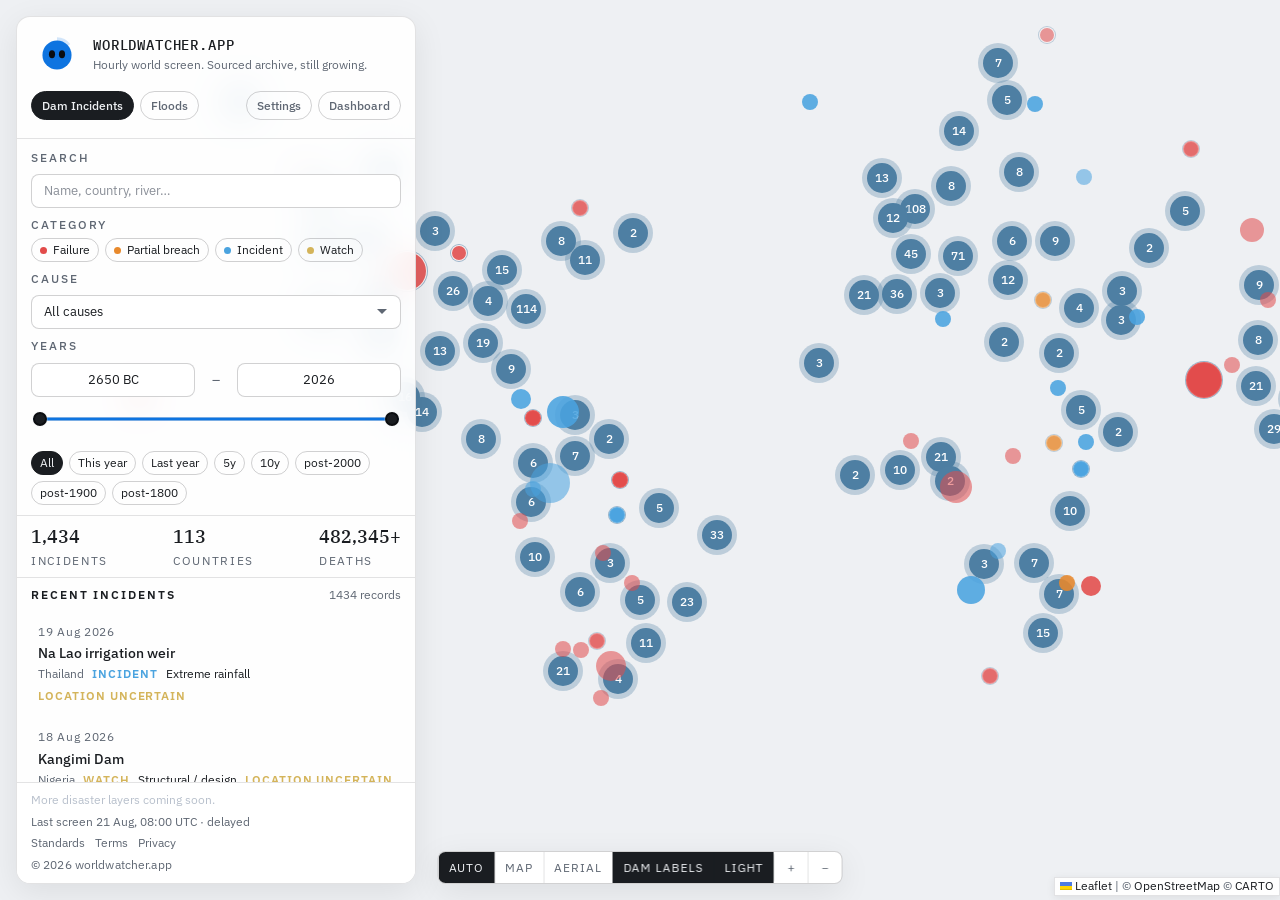
==== commit 5795840d: "Fix: restore missing </script> closing tag on app.js line Co-authored-by: Romanas Wolfsborg <Wolfsbo" ====
--- a/damincidents/index.html
+++ b/damincidents/index.html
@@ -13,7 +13,7 @@
   <link rel="stylesheet" href="vendor/leaflet/leaflet.css">
   <link rel="stylesheet" href="vendor/leaflet.markercluster/MarkerCluster.css">
   <link rel="stylesheet" href="vendor/leaflet.markercluster/MarkerCluster.Default.css">
-  <link rel="stylesheet" href="css/app.css?v=54">
+  <link rel="stylesheet" href="css/app.css?v=55">
   <script defer src="https://cdn.vercel-insights.com/v1/script.js"></script>
 </head>
 <body>
@@ -244,7 +244,7 @@
 
   <script src="vendor/leaflet/leaflet.js"></script>
   <script src="vendor/leaflet.markercluster/leaflet.markercluster.js"></script>
-  <script src="js/app.js?v=46"></script>
+  <script src="js/app.js?v=47"></script>
   <script src="js/stats.js?v=19"></script>
   <script src="js/report.js"></script>
 </body>
--- a/damincidents/css/app.css
+++ b/damincidents/css/app.css
@@ -1472,11 +1472,11 @@
   display: flex;
   flex-direction: column;
   overflow: hidden;
-  transform: translateX(-18px);
+  transform: translateX(-40px);
   opacity: 0;
   visibility: hidden;
   pointer-events: none;
-  transition: transform 0.22s ease, opacity 0.22s ease, visibility 0.22s ease;
+  transition: transform 0.25s ease, opacity 0.25s ease, visibility 0.25s ease;
 }
 .stats-panel.is-open {
   transform: translateX(0);
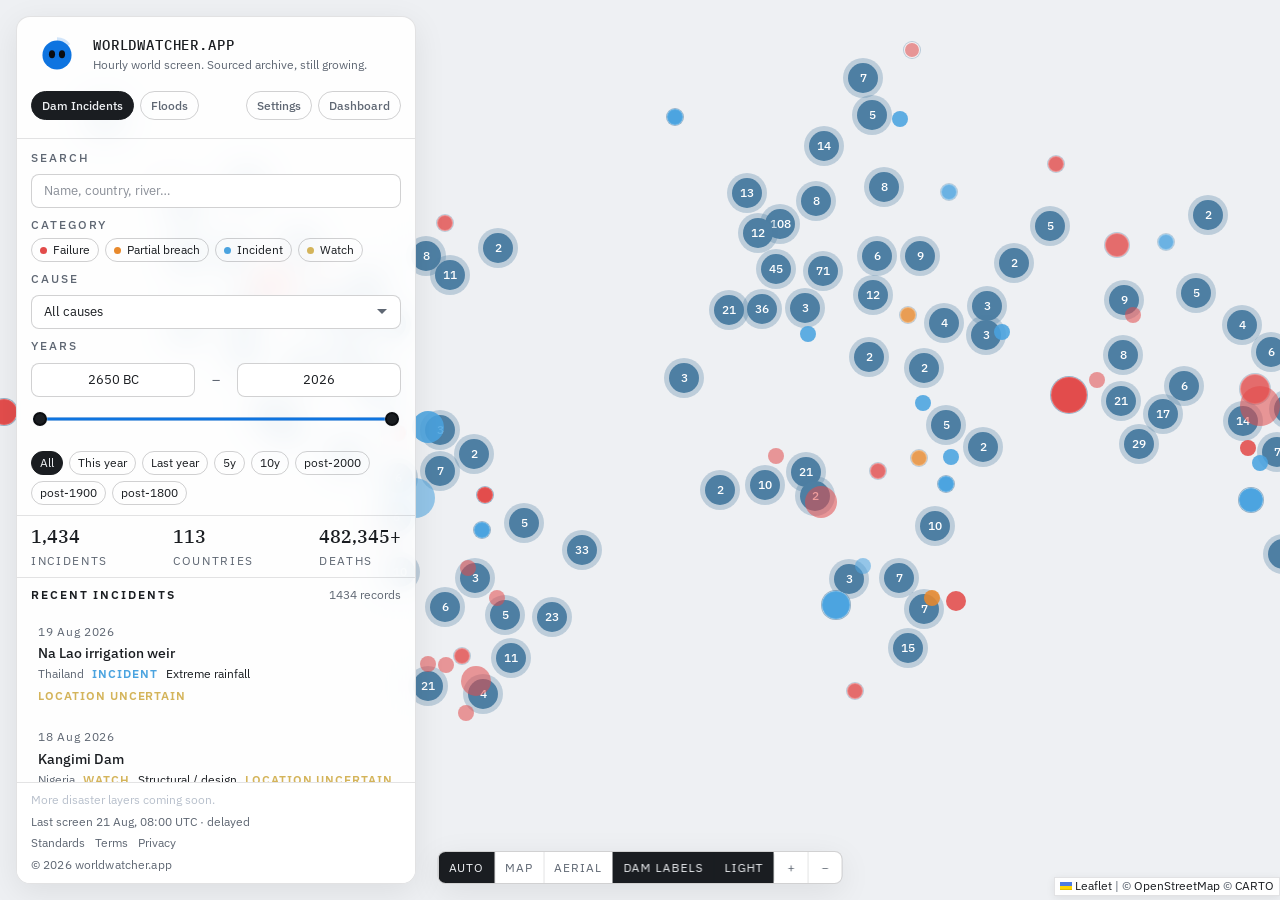
==== commit c58a62a0: "Slow down Dashboard/Settings drawer transition from 0.25s to 0.45s - Update CSS transition duration " ====
--- a/damincidents/index.html
+++ b/damincidents/index.html
@@ -13,7 +13,7 @@
   <link rel="stylesheet" href="vendor/leaflet/leaflet.css">
   <link rel="stylesheet" href="vendor/leaflet.markercluster/MarkerCluster.css">
   <link rel="stylesheet" href="vendor/leaflet.markercluster/MarkerCluster.Default.css">
-  <link rel="stylesheet" href="css/app.css?v=55">
+  <link rel="stylesheet" href="css/app.css?v=56">
   <script defer src="https://cdn.vercel-insights.com/v1/script.js"></script>
 </head>
 <body>
@@ -244,7 +244,7 @@
 
   <script src="vendor/leaflet/leaflet.js"></script>
   <script src="vendor/leaflet.markercluster/leaflet.markercluster.js"></script>
-  <script src="js/app.js?v=47"></script>
+  <script src="js/app.js?v=48"></script>
   <script src="js/stats.js?v=19"></script>
   <script src="js/report.js"></script>
 </body>
--- a/damincidents/css/app.css
+++ b/damincidents/css/app.css
@@ -1476,7 +1476,7 @@
   opacity: 0;
   visibility: hidden;
   pointer-events: none;
-  transition: transform 0.25s ease, opacity 0.25s ease, visibility 0.25s ease;
+  transition: transform 0.45s ease, opacity 0.45s ease, visibility 0.45s ease;
 }
 .stats-panel.is-open {
   transform: translateX(0);
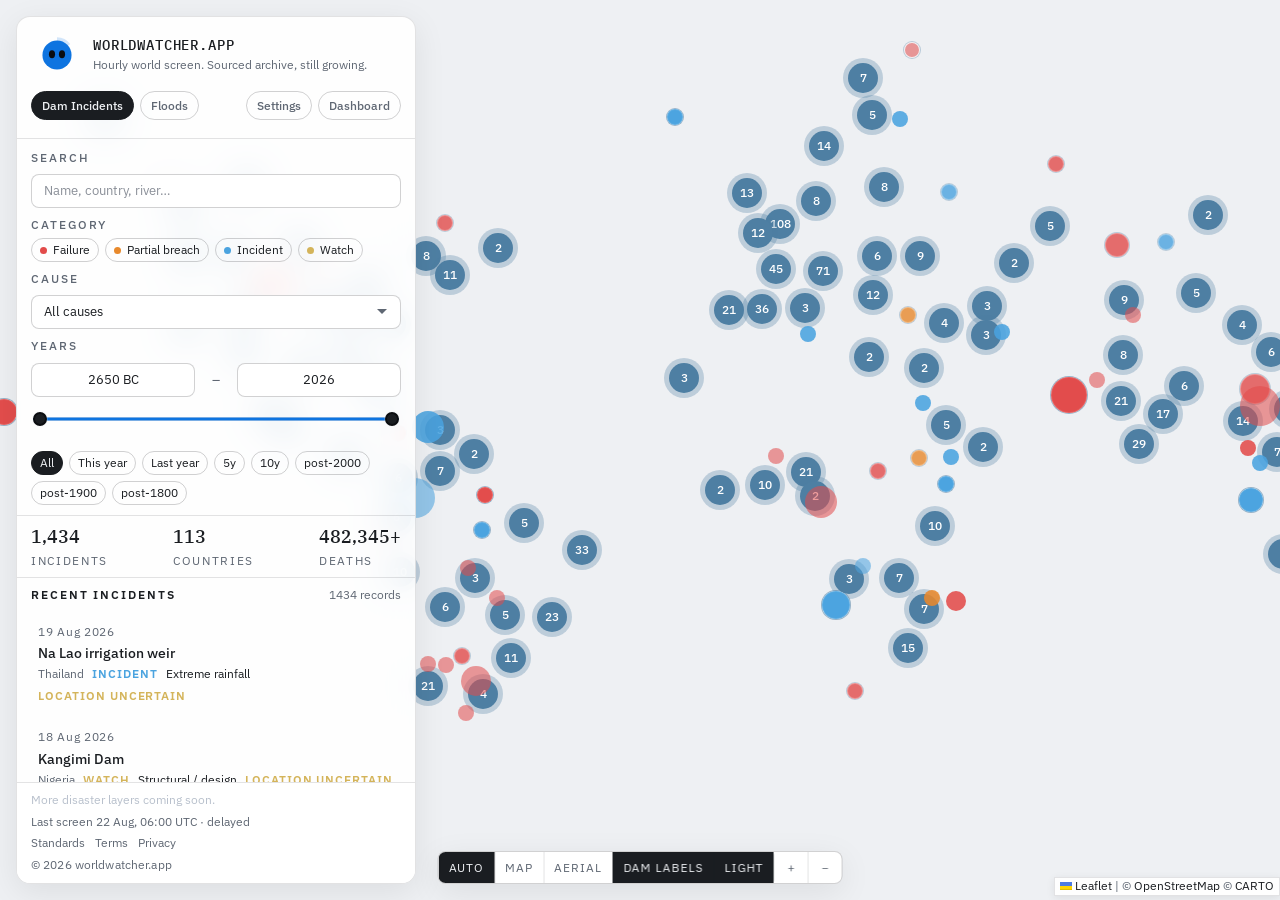
==== commit 92979b0e: "Add Google Search indexing surface - Add robots.txt with sitemap reference and data/ disallow - Crea" ====
--- a/damincidents/index.html
+++ b/damincidents/index.html
@@ -4,16 +4,25 @@
   <script src="js/theme.js"></script>
   <meta charset="utf-8">
   <meta name="viewport" content="width=device-width, initial-scale=1, viewport-fit=cover">
-  <title>worldwatcher.app</title>
+  <title>worldwatcher.app · Dam Incidents &amp; Floods</title>
   <link rel="icon" href="img/icon.svg" type="image/svg+xml">
-  <meta name="description" content="worldwatcher.app: sourced dam incidents and major floods.">
+  <meta name="description" content="Sourced archive of dam failures, incidents, and major floods worldwide. Hourly updates, 2,184 dam incidents and 370 floods mapped and documented.">
+  <link rel="canonical" href="https://worldwatcher.app/">
+  <meta name="robots" content="index,follow">
+  
+  <!-- Open Graph -->
+  <meta property="og:title" content="worldwatcher.app · Dam Incidents &amp; Floods">
+  <meta property="og:description" content="Sourced archive of dam failures, incidents, and major floods worldwide. Hourly updates, mapped and documented.">
+  <meta property="og:url" content="https://worldwatcher.app/">
+  <meta property="og:type" content="website">
+  
   <link rel="preconnect" href="https://fonts.googleapis.com">
   <link rel="preconnect" href="https://fonts.gstatic.com" crossorigin>
   <link href="https://fonts.googleapis.com/css2?family=IBM+Plex+Sans:ital,wght@0,400;0,500;0,600;1,400&family=IBM+Plex+Serif:ital,wght@0,500;0,600;1,400&family=IBM+Plex+Mono:wght@400;500&display=swap" rel="stylesheet">
   <link rel="stylesheet" href="vendor/leaflet/leaflet.css">
   <link rel="stylesheet" href="vendor/leaflet.markercluster/MarkerCluster.css">
   <link rel="stylesheet" href="vendor/leaflet.markercluster/MarkerCluster.Default.css">
-  <link rel="stylesheet" href="css/app.css?v=56">
+  <link rel="stylesheet" href="css/app.css?v=57">
   <script defer src="https://cdn.vercel-insights.com/v1/script.js"></script>
 </head>
 <body>
@@ -244,7 +253,7 @@
 
   <script src="vendor/leaflet/leaflet.js"></script>
   <script src="vendor/leaflet.markercluster/leaflet.markercluster.js"></script>
-  <script src="js/app.js?v=48"></script>
+  <script src="js/app.js?v=49"></script>
   <script src="js/stats.js?v=19"></script>
   <script src="js/report.js"></script>
 </body>
--- a/damincidents/css/app.css
+++ b/damincidents/css/app.css
@@ -1476,7 +1476,7 @@
   opacity: 0;
   visibility: hidden;
   pointer-events: none;
-  transition: transform 0.45s ease, opacity 0.45s ease, visibility 0.45s ease;
+  transition: transform 0.8s ease, opacity 0.8s ease, visibility 0.8s ease;
 }
 .stats-panel.is-open {
   transform: translateX(0);
